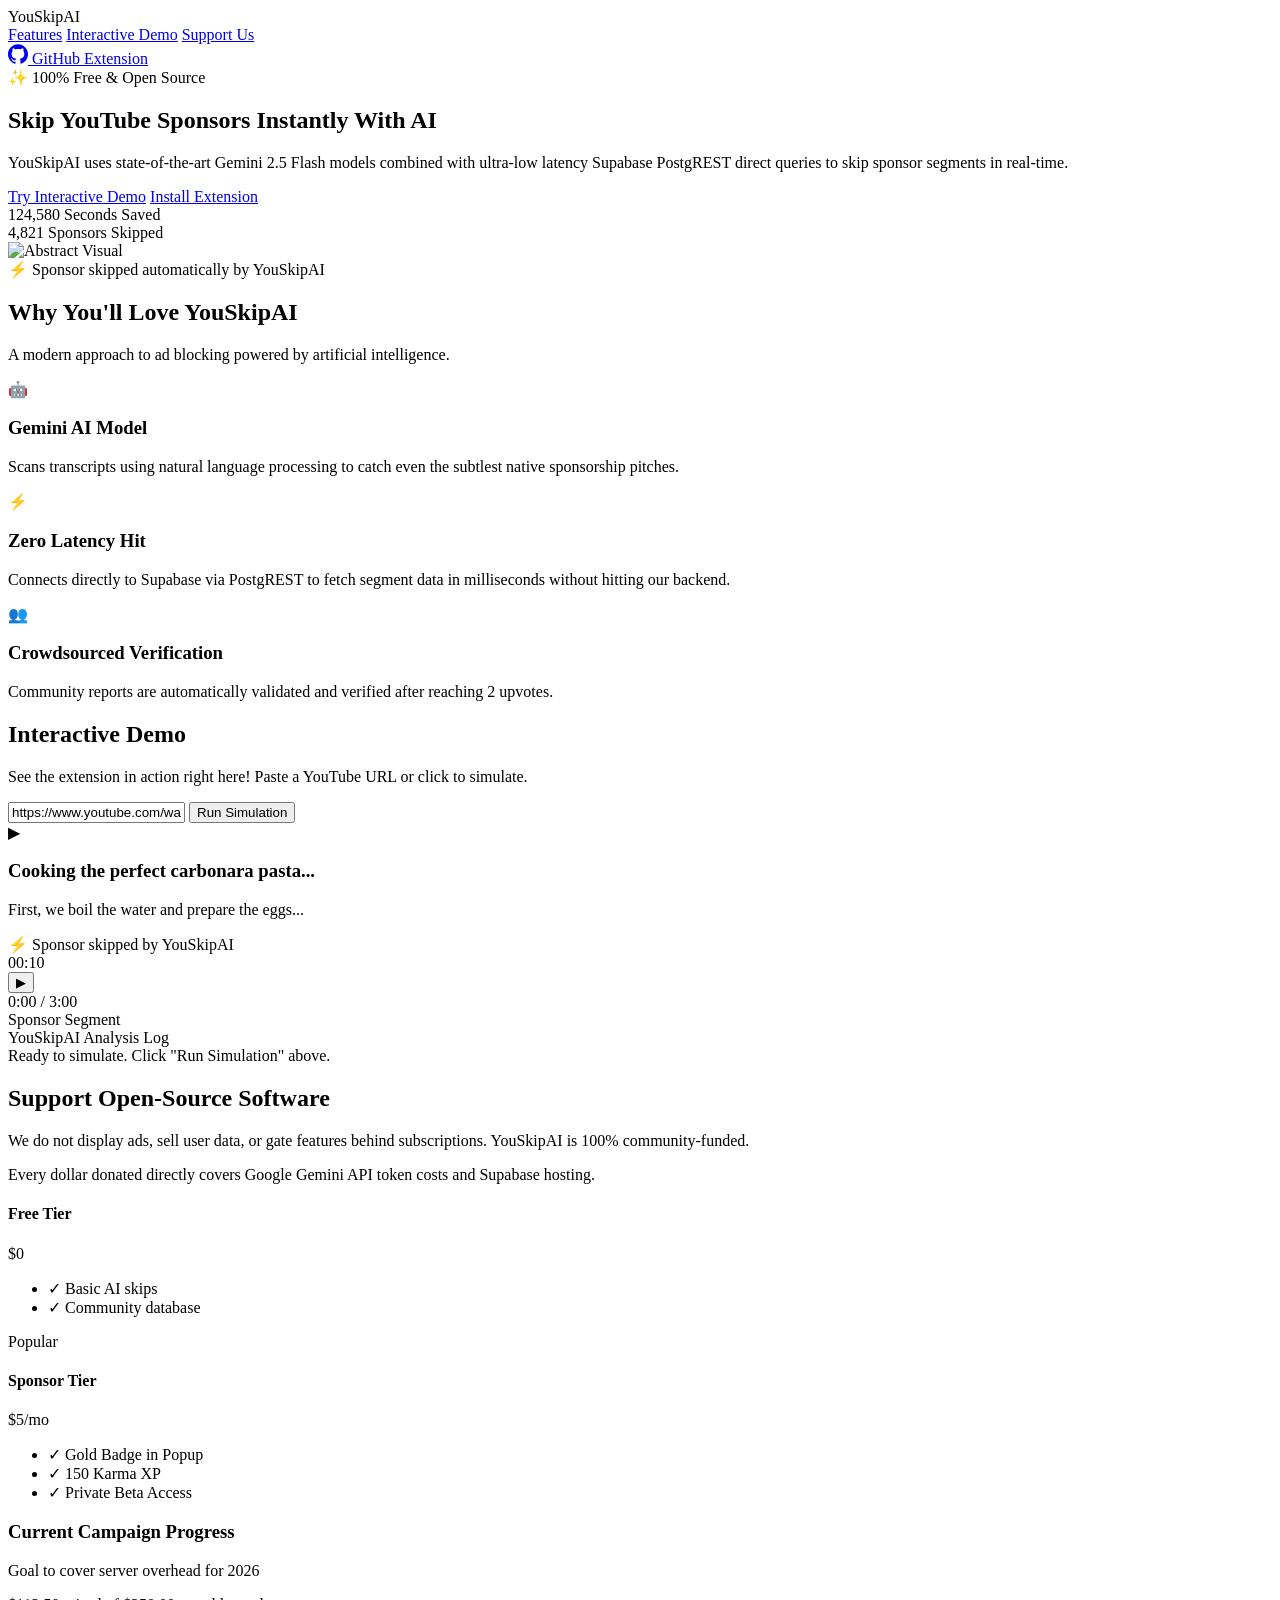
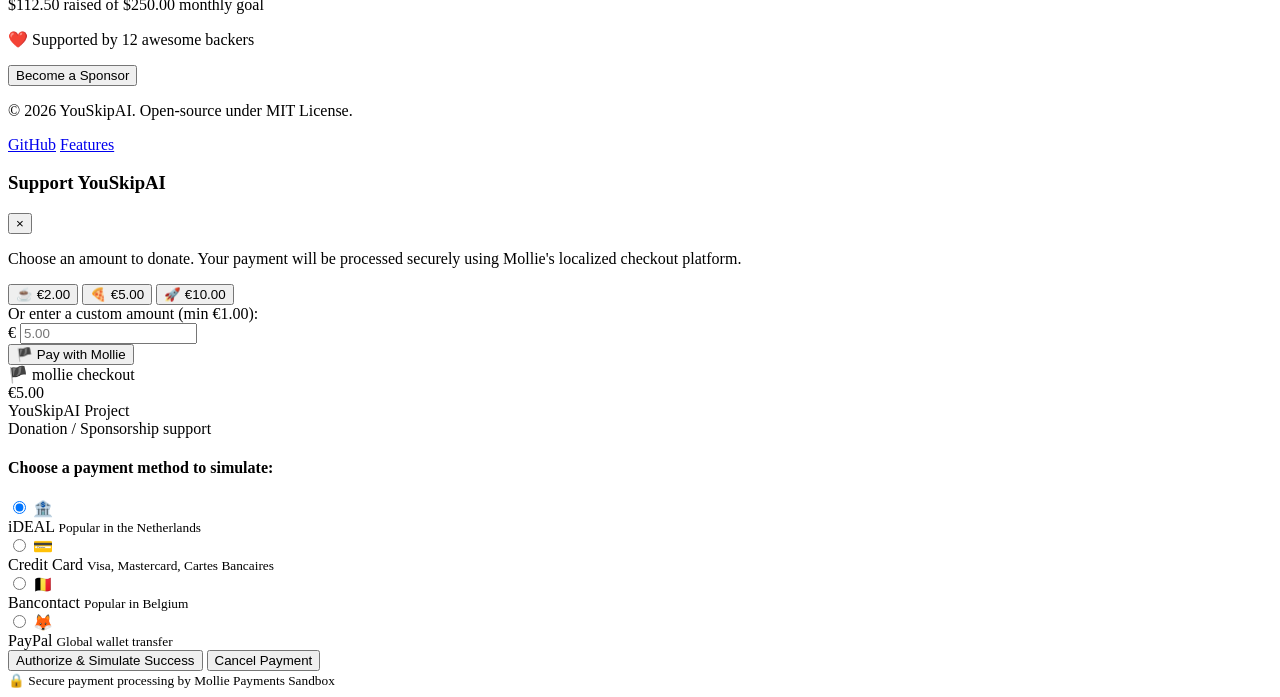
==== landing/index.html @ 16dc599d "feat: add interactive landing page and donation system - Implement glassmorphism interactive landing" ====
<!DOCTYPE html>
<html lang="en">
<head>
  <meta charset="UTF-8">
  <meta name="viewport" content="width=device-width, initial-scale=1.0">
  <title>YouSkipAI — Open-Source AI-Powered Sponsor Blocker for YouTube</title>
  <!-- Premium Fonts -->
  <link rel="preconnect" href="https://fonts.googleapis.com">
  <link rel="preconnect" href="https://fonts.gstatic.com" crossorigin>
  <link href="https://fonts.googleapis.com/css2?family=Outfit:wght@400;600;800&family=Plus+Jakarta+Sans:wght@400;500;700&display=swap" rel="stylesheet">
  <link rel="stylesheet" href="landing/styles.css">
</head>
<body>
  <!-- Header / Navigation -->
  <header class="navbar">
    <div class="container nav-container">
      <div class="logo">
        <span class="logo-accent">YouSkip</span><span>AI</span>
      </div>
      <nav class="nav-links">
        <a href="#features">Features</a>
        <a href="#demo">Interactive Demo</a>
        <a href="#donation">Support Us</a>
      </nav>
      <a href="https://github.com/NassAbd/youskip-ai" target="_blank" rel="noopener" class="btn-github">
        <svg class="github-icon" viewBox="0 0 24 24" width="20" height="20">
          <path fill="currentColor" d="M12 .297c-6.63 0-12 5.373-12 12 0 5.303 3.438 9.8 8.205 11.385.6.113.82-.258.82-.577 0-.285-.01-1.04-.015-2.04-3.338.724-4.042-1.61-4.042-1.61C4.422 18.07 3.633 17.7 3.633 17.7c-1.087-.744.084-.729.084-.729 1.205.084 1.838 1.236 1.838 1.236 1.07 1.835 2.809 1.305 3.495.998.108-.776.417-1.305.76-1.605-2.665-.3-5.466-1.332-5.466-5.93 0-1.31.465-2.38 1.235-3.22-.135-.303-.54-1.523.105-3.176 0 0 1.005-.322 3.3 1.23.96-.267 1.98-.399 3-.405 1.02.006 2.04.138 3 .405 2.28-1.552 3.285-1.23 3.285-1.23.645 1.653.24 2.873.12 3.176.765.84 1.23 1.91 1.23 3.22 0 4.61-2.805 5.625-5.475 5.92.42.36.81 1.096.81 2.22 0 1.606-.015 2.896-.015 3.286 0 .315.21.69.825.57C20.565 22.092 24 17.592 24 12.297c0-6.627-5.373-12-12-12"/>
        </svg>
        GitHub Extension
      </a>
    </div>
  </header>

  <!-- Hero Section -->
  <section class="hero">
    <div class="container hero-container">
      <div class="hero-content">
        <div class="badge">✨ 100% Free & Open Source</div>
        <h1>Skip YouTube Sponsors <span class="text-gradient">Instantly</span> With AI</h1>
        <p class="hero-desc">
          YouSkipAI uses state-of-the-art Gemini 2.5 Flash models combined with ultra-low latency Supabase PostgREST direct queries to skip sponsor segments in real-time.
        </p>
        <div class="hero-actions">
          <a href="#demo" class="btn-primary-hero">Try Interactive Demo</a>
          <a href="https://github.com/NassAbd/youskip-ai" target="_blank" class="btn-secondary-hero">Install Extension</a>
        </div>
        <div class="hero-stats">
          <div class="hero-stat-item">
            <span class="stat-num" id="hero-seconds">124,580</span>
            <span class="stat-lbl">Seconds Saved</span>
          </div>
          <div class="hero-stat-item">
            <span class="stat-num" id="hero-skips">4,821</span>
            <span class="stat-lbl">Sponsors Skipped</span>
          </div>
        </div>
      </div>
      <div class="hero-visual">
        <div class="glass-card main-visual-card">
          <div class="visual-header">
            <div class="dot red"></div>
            <div class="dot yellow"></div>
            <div class="dot green"></div>
          </div>
          <div class="visual-body">
            <img src="https://images.unsplash.com/photo-1618005182384-a83a8bd57fbe?q=80&w=600&auto=format&fit=crop" alt="Abstract Visual" class="visual-img">
            <div class="visual-overlay-banner">
              <span class="bolt-icon">⚡</span>
              <span>Sponsor skipped automatically by YouSkipAI</span>
            </div>
          </div>
        </div>
      </div>
    </div>
  </section>

  <!-- Features Section -->
  <section id="features" class="features">
    <div class="container">
      <div class="section-header">
        <h2>Why You'll Love YouSkipAI</h2>
        <p>A modern approach to ad blocking powered by artificial intelligence.</p>
      </div>
      <div class="features-grid">
        <div class="feature-card">
          <div class="feature-icon">🤖</div>
          <h3>Gemini AI Model</h3>
          <p>Scans transcripts using natural language processing to catch even the subtlest native sponsorship pitches.</p>
        </div>
        <div class="feature-card">
          <div class="feature-icon">⚡</div>
          <h3>Zero Latency Hit</h3>
          <p>Connects directly to Supabase via PostgREST to fetch segment data in milliseconds without hitting our backend.</p>
        </div>
        <div class="feature-card">
          <div class="feature-icon">👥</div>
          <h3>Crowdsourced Verification</h3>
          <p>Community reports are automatically validated and verified after reaching 2 upvotes.</p>
        </div>
      </div>
    </div>
  </section>

  <!-- Interactive Demo Section -->
  <section id="demo" class="demo-section">
    <div class="container">
      <div class="section-header">
        <h2>Interactive Demo</h2>
        <p>See the extension in action right here! Paste a YouTube URL or click to simulate.</p>
      </div>

      <div class="demo-wrapper glass-card">
        <div class="demo-controls">
          <input type="text" id="demo-url" value="https://www.youtube.com/watch?v=dQw4w9WgXcQ" placeholder="Enter YouTube URL...">
          <button id="btn-simulate" class="btn-simulate-action">Run Simulation</button>
        </div>

        <div class="mock-player" id="mock-player">
          <div class="player-aspect-ratio">
            <!-- Simulated YouTube Video Screen -->
            <div class="player-screen">
              <div class="screen-content" id="screen-content">
                <div class="play-overlay" id="play-overlay">
                  <span class="play-btn-triangle">▶</span>
                </div>
                <div class="video-context" id="video-context">
                  <h3 id="video-subtitle">Cooking the perfect carbonara pasta...</h3>
                  <p id="video-desc">First, we boil the water and prepare the eggs...</p>
                </div>
                <div class="demo-skip-notification" id="demo-notification">
                  ⚡ Sponsor skipped by YouSkipAI
                </div>
              </div>
            </div>
          </div>

          <!-- Timeline Controls -->
          <div class="player-timeline-container">
            <div class="player-time-tooltip" id="time-tooltip">00:10</div>
            <div class="player-timeline" id="player-timeline">
              <div class="timeline-sponsor-marker" style="left: 20%; width: 25%;"></div>
              <div class="timeline-playhead" id="timeline-playhead" style="left: 0%;"></div>
            </div>
          </div>

          <!-- Video Controls Panel -->
          <div class="player-controls">
            <button id="btn-play-pause" class="ctrl-btn">▶</button>
            <div class="time-display">
              <span id="current-time-lbl">0:00</span> / <span id="duration-lbl">3:00</span>
            </div>
            <span class="segment-legend"><span class="legend-dot"></span> Sponsor Segment</span>
          </div>
        </div>
        
        <div class="demo-terminal" id="demo-terminal">
          <div class="terminal-header">
            <span>YouSkipAI Analysis Log</span>
          </div>
          <div class="terminal-body" id="terminal-body">
            <div class="log-line text-muted">Ready to simulate. Click "Run Simulation" above.</div>
          </div>
        </div>
      </div>
    </div>
  </section>

  <!-- Support / Donation Section -->
  <section id="donation" class="donation-main">
    <div class="container donation-container">
      <div class="donation-details">
        <h2>Support Open-Source Software</h2>
        <p class="donation-lead">
          We do not display ads, sell user data, or gate features behind subscriptions. YouSkipAI is 100% community-funded.
        </p>
        <p>
          Every dollar donated directly covers Google Gemini API token costs and Supabase hosting.
        </p>
        <div class="donation-tiers">
          <div class="tier-card">
            <h4>Free Tier</h4>
            <p class="tier-price">$0</p>
            <ul>
              <li>✓ Basic AI skips</li>
              <li>✓ Community database</li>
            </ul>
          </div>
          <div class="tier-card active">
            <div class="tier-badge">Popular</div>
            <h4>Sponsor Tier</h4>
            <p class="tier-price">$5<span class="period">/mo</span></p>
            <ul>
              <li>✓ Gold Badge in Popup</li>
              <li>✓ 150 Karma XP</li>
              <li>✓ Private Beta Access</li>
            </ul>
          </div>
        </div>
      </div>
      <div class="donation-progress-card glass-card">
        <h3>Current Campaign Progress</h3>
        <p class="progress-sub">Goal to cover server overhead for 2026</p>
        <div class="goal-numbers">
          <span class="raised" id="total-raised-lbl">$112.50 raised</span>
          <span class="target">of $250.00 monthly goal</span>
        </div>
        <div class="main-progress-track">
          <div class="main-progress-fill" id="progress-bar-fill" style="width: 45%;"></div>
        </div>
        <div class="donors-list">
          <p class="donors-count" id="backers-count-lbl">❤️ Supported by 12 awesome backers</p>
        </div>
        <button id="btn-donate-trigger" class="btn-donate-now">Become a Sponsor</button>
      </div>
    </div>
  </section>

  <!-- Footer -->
  <footer class="footer">
    <div class="container footer-container">
      <p>&copy; 2026 YouSkipAI. Open-source under MIT License.</p>
      <div class="footer-links">
        <a href="https://github.com/NassAbd/youskip-ai" target="_blank" rel="noopener">GitHub</a>
        <a href="#features">Features</a>
      </div>
    </div>
  </footer>

  <!-- Donation Selection Modal Overlay -->
  <div id="donation-modal" class="modal-overlay hidden">
    <div class="modal-card glass-card">
      <div class="modal-header">
        <h3>Support YouSkipAI</h3>
        <button id="modal-close" class="modal-close-btn">&times;</button>
      </div>
      <div class="modal-body">
        <p class="modal-intro">Choose an amount to donate. Your payment will be processed securely using Mollie's localized checkout platform.</p>
        
        <div class="donation-presets">
          <button class="preset-btn" data-amount="2.00">☕ €2.00</button>
          <button class="preset-btn active" data-amount="5.00">🍕 €5.00</button>
          <button class="preset-btn" data-amount="10.00">🚀 €10.00</button>
        </div>

        <div class="custom-input-container">
          <label for="custom-amount">Or enter a custom amount (min €1.00):</label>
          <div class="custom-amount-wrapper">
            <span class="currency-symbol">€</span>
            <input type="number" id="custom-amount" min="1.00" step="0.50" placeholder="5.00">
          </div>
        </div>

        <button id="btn-mollie-checkout" class="btn-checkout-action">
          <span class="mollie-icon">🏴</span> Pay with Mollie
        </button>
      </div>
    </div>
  </div>

  <!-- Mock Mollie Checkout Screen Overlay -->
  <div id="mollie-checkout-overlay" class="mollie-overlay hidden">
    <div class="mollie-checkout-card">
      <div class="mollie-checkout-header">
        <div class="mollie-brand">
          <span class="mollie-logo">🏴</span>
          <span class="mollie-brand-text">mollie checkout</span>
        </div>
        <div class="payment-amount" id="mollie-payment-amount">€5.00</div>
      </div>
      <div class="mollie-checkout-body">
        <div class="merchant-info">
          <div class="merchant-name">YouSkipAI Project</div>
          <div class="payment-desc">Donation / Sponsorship support</div>
        </div>
        
        <h4 class="mollie-subtitle">Choose a payment method to simulate:</h4>
        <div class="payment-methods-list">
          <label class="method-item">
            <input type="radio" name="payment_method" value="ideal" checked>
            <span class="method-icon">🏦</span>
            <div class="method-details">
              <span class="method-title">iDEAL</span>
              <small class="method-desc">Popular in the Netherlands</small>
            </div>
          </label>
          <label class="method-item">
            <input type="radio" name="payment_method" value="creditcard">
            <span class="method-icon">💳</span>
            <div class="method-details">
              <span class="method-title">Credit Card</span>
              <small class="method-desc">Visa, Mastercard, Cartes Bancaires</small>
            </div>
          </label>
          <label class="method-item">
            <input type="radio" name="payment_method" value="bancontact">
            <span class="method-icon">🇧🇪</span>
            <div class="method-details">
              <span class="method-title">Bancontact</span>
              <small class="method-desc">Popular in Belgium</small>
            </div>
          </label>
          <label class="method-item">
            <input type="radio" name="payment_method" value="paypal">
            <span class="method-icon">🦊</span>
            <div class="method-details">
              <span class="method-title">PayPal</span>
              <small class="method-desc">Global wallet transfer</small>
            </div>
          </label>
        </div>

        <div class="mollie-actions">
          <button id="btn-mollie-simulate-pay" class="mollie-btn-pay">Authorize & Simulate Success</button>
          <button id="btn-mollie-cancel" class="mollie-btn-cancel">Cancel Payment</button>
        </div>
      </div>
      <div class="mollie-checkout-footer">
        <small>🔒 Secure payment processing by Mollie Payments Sandbox</small>
      </div>
    </div>
  </div>

  <script src="landing/app.js"></script>
</body>
</html>
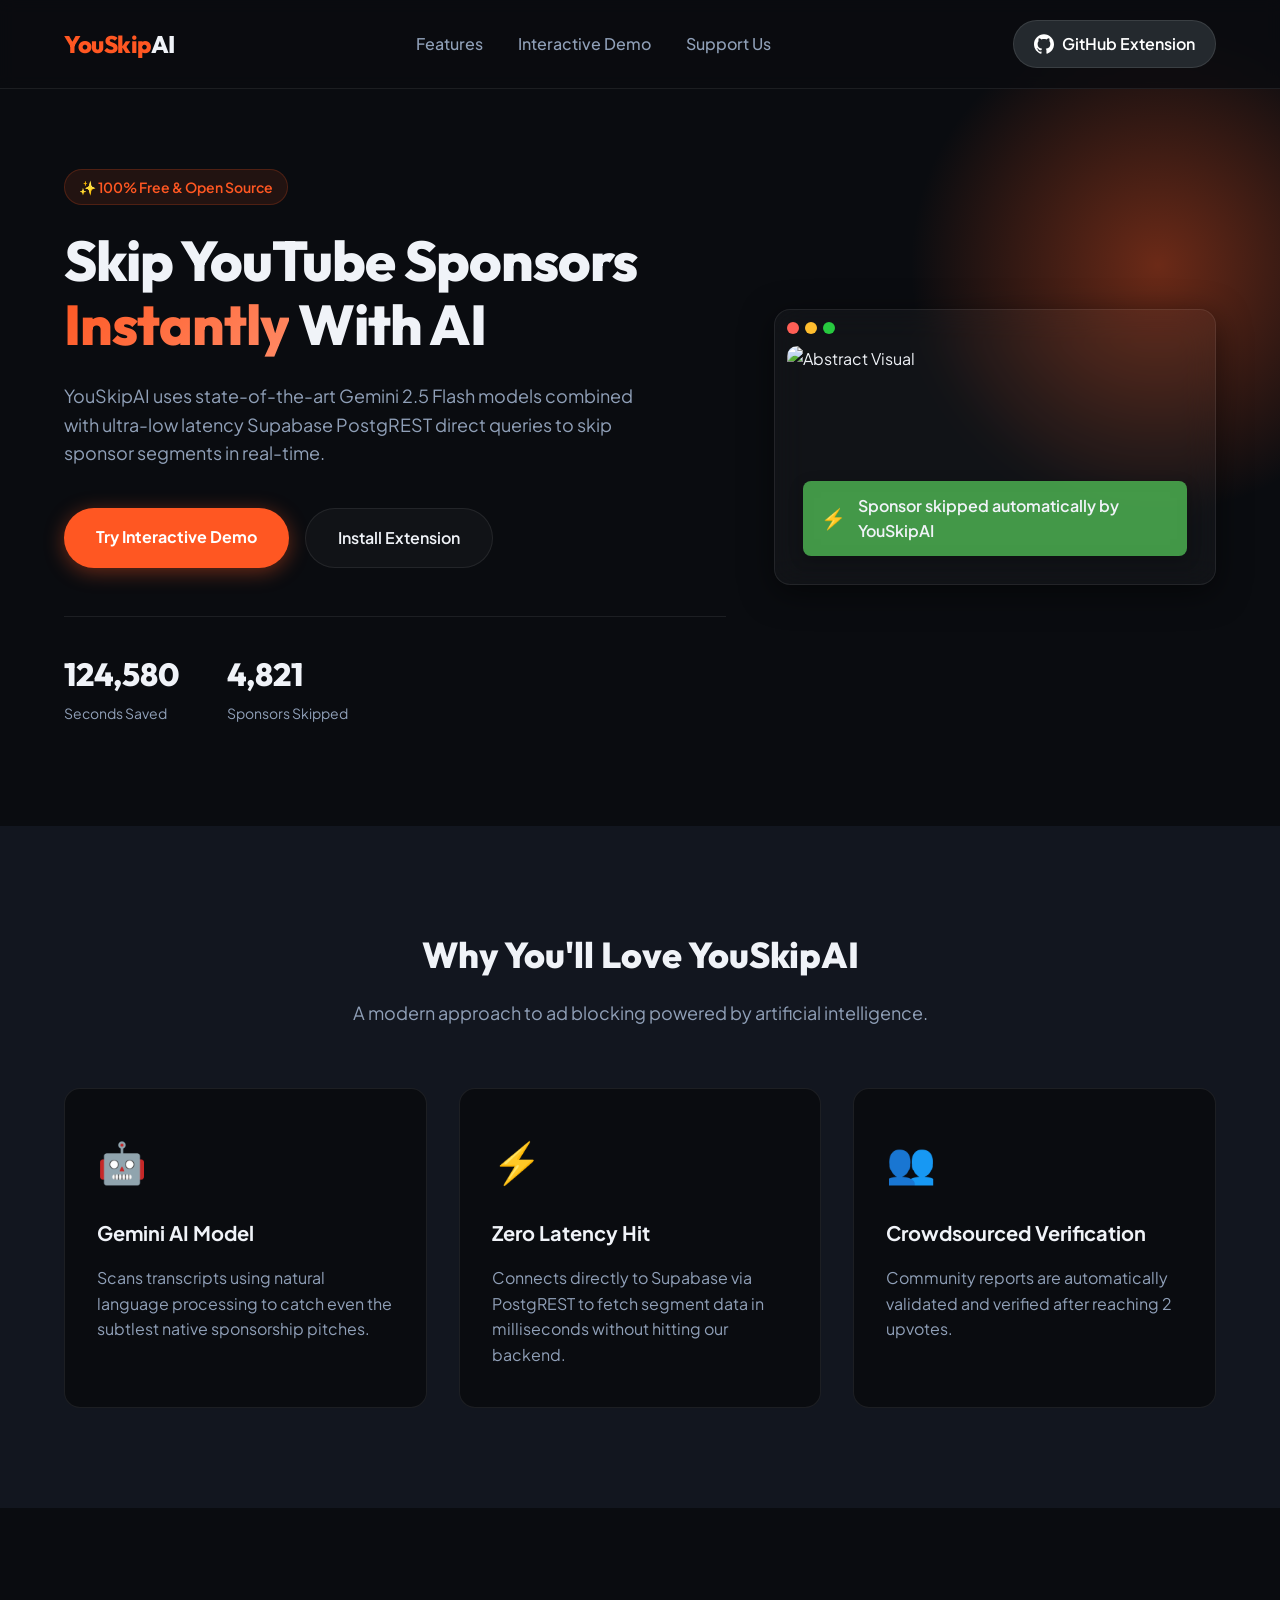
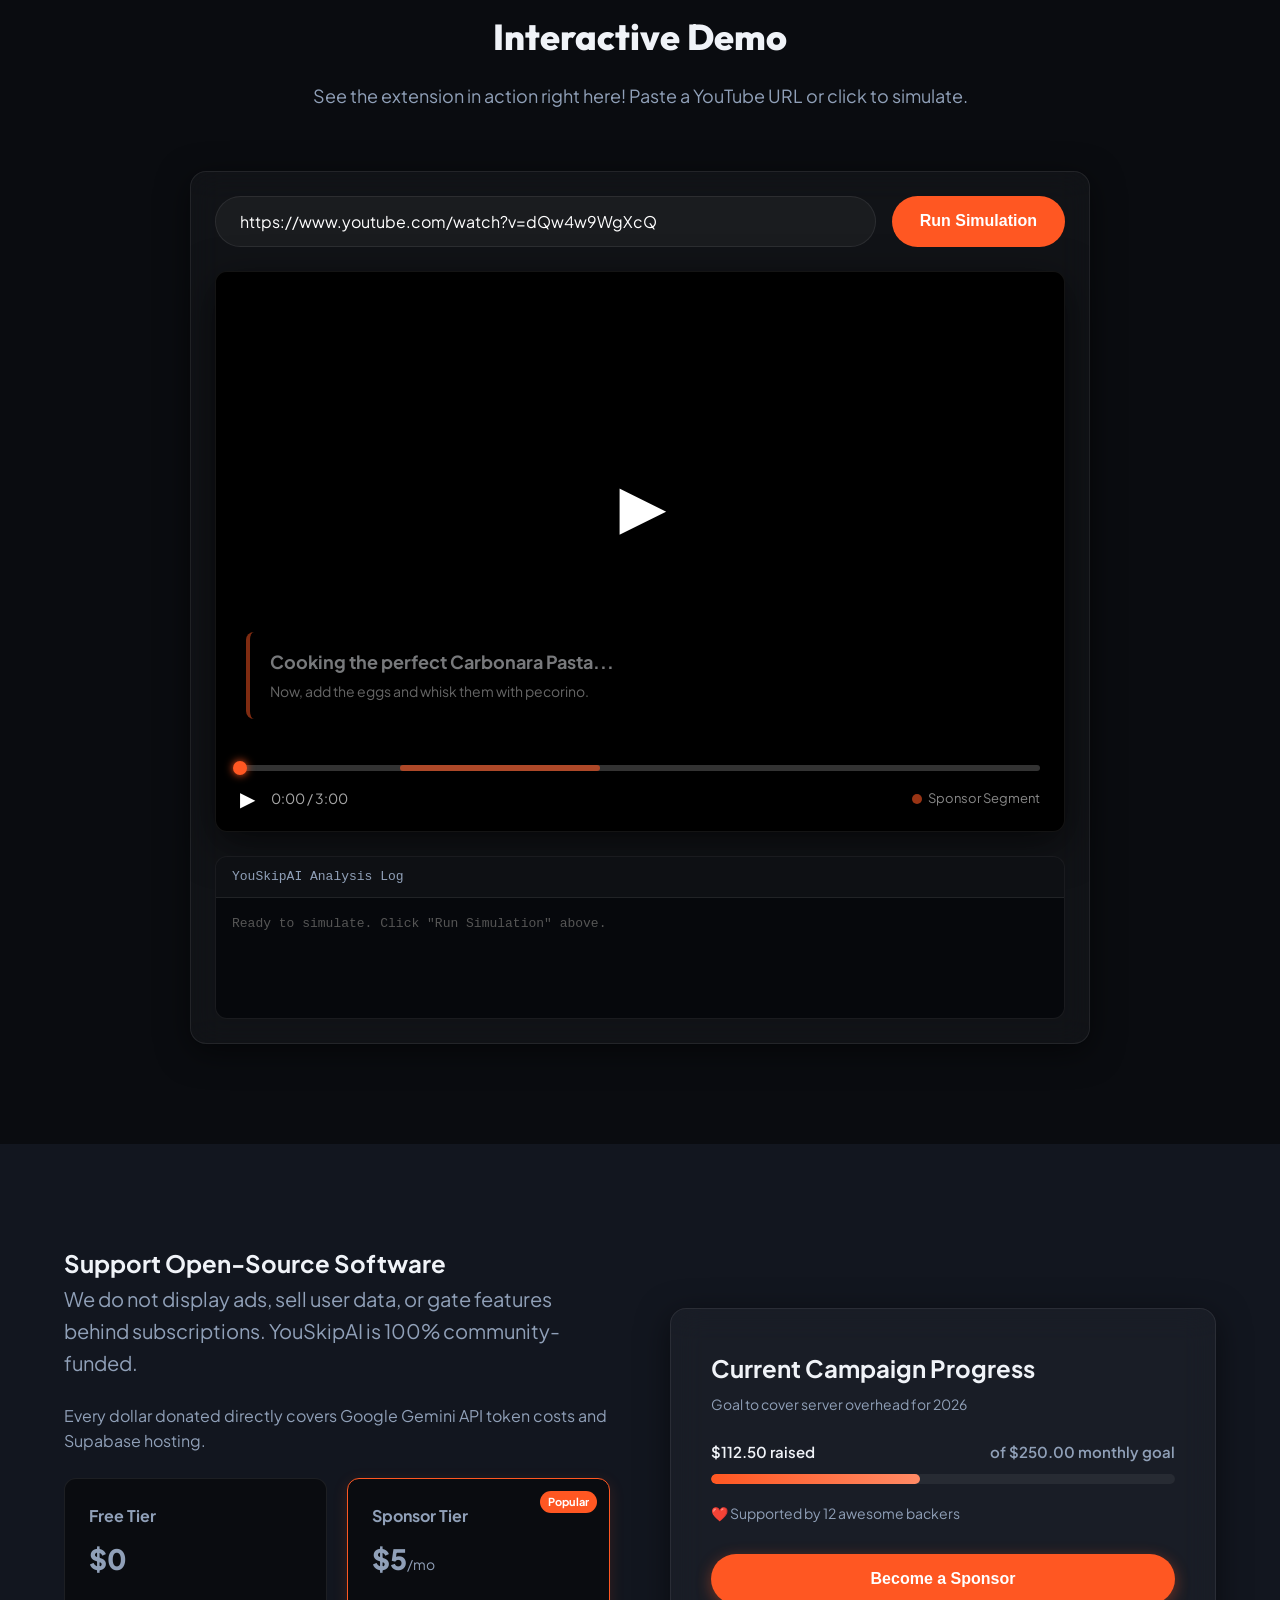
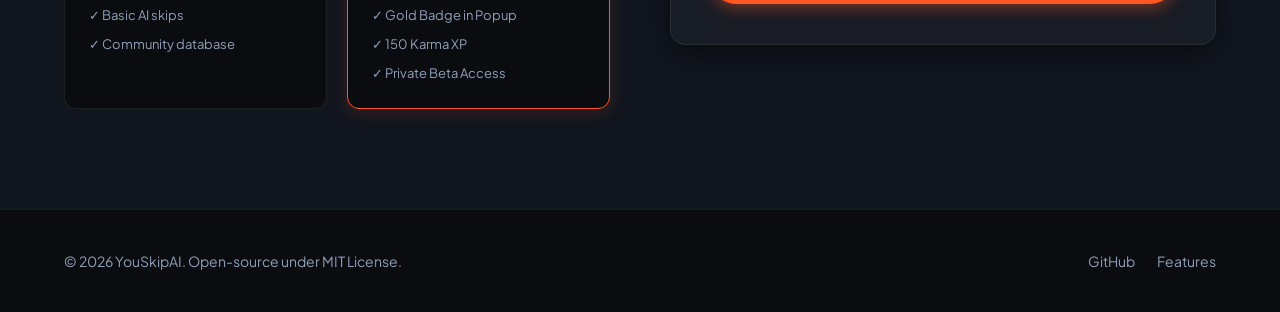
==== commit ef264069: "feat: enhance donation flow with webhook simulation and improved local development support - Impleme" ====
--- a/landing/index.html
+++ b/landing/index.html
@@ -8,7 +8,7 @@
   <link rel="preconnect" href="https://fonts.googleapis.com">
   <link rel="preconnect" href="https://fonts.gstatic.com" crossorigin>
   <link href="https://fonts.googleapis.com/css2?family=Outfit:wght@400;600;800&family=Plus+Jakarta+Sans:wght@400;500;700&display=swap" rel="stylesheet">
-  <link rel="stylesheet" href="landing/styles.css">
+  <link rel="stylesheet" href="/landing/styles.css">
 </head>
 <body>
   <!-- Header / Navigation -->
@@ -320,6 +320,6 @@
     </div>
   </div>
 
-  <script src="landing/app.js"></script>
+  <script src="/landing/app.js"></script>
 </body>
 </html>
--- a/landing/styles.css
+++ b/landing/styles.css
@@ -0,0 +1,1165 @@
+/* Global Styles & Variables */
+:root {
+  --bg-primary: #0a0c10;
+  --bg-secondary: #12161f;
+  --accent: #ff5722;
+  --accent-glow: rgba(255, 87, 34, 0.4);
+  --text-primary: #f0f3f8;
+  --text-secondary: #90a0b8;
+  --glass-border: rgba(255, 255, 255, 0.08);
+  --glass-bg: rgba(255, 255, 255, 0.03);
+  --glass-shadow: rgba(0, 0, 0, 0.5);
+  --success: #4caf50;
+  --success-glow: rgba(76, 175, 80, 0.3);
+  --warning: #ffb74d;
+  --error: #ef5350;
+}
+
+* {
+  box-sizing: border-box;
+  margin: 0;
+  padding: 0;
+}
+
+body {
+  font-family: 'Plus Jakarta Sans', -apple-system, BlinkMacSystemFont, "Segoe UI", Roboto, sans-serif;
+  background-color: var(--bg-primary);
+  color: var(--text-primary);
+  line-height: 1.6;
+  overflow-x: hidden;
+}
+
+.container {
+  max-width: 1200px;
+  margin: 0 auto;
+  padding: 0 24px;
+}
+
+/* Glassmorphism utility card */
+.glass-card {
+  background: var(--glass-bg);
+  border: 1px solid var(--glass-border);
+  backdrop-filter: blur(16px);
+  -webkit-backdrop-filter: blur(16px);
+  border-radius: 16px;
+  box-shadow: 0 8px 32px 0 var(--glass-shadow);
+}
+
+/* Navbar */
+.navbar {
+  border-bottom: 1px solid var(--glass-border);
+  padding: 20px 0;
+  position: sticky;
+  top: 0;
+  z-index: 100;
+  background: rgba(10, 12, 16, 0.8);
+  backdrop-filter: blur(8px);
+}
+
+.nav-container {
+  display: flex;
+  justify-content: space-between;
+  align-items: center;
+}
+
+.logo {
+  font-family: 'Outfit', sans-serif;
+  font-size: 24px;
+  font-weight: 800;
+  letter-spacing: -0.5px;
+}
+
+.logo-accent {
+  color: var(--accent);
+}
+
+.nav-links a {
+  color: var(--text-secondary);
+  text-decoration: none;
+  margin: 0 16px;
+  font-weight: 500;
+  transition: color 0.2s ease;
+}
+
+.nav-links a:hover {
+  color: var(--text-primary);
+}
+
+.btn-github {
+  display: inline-flex;
+  align-items: center;
+  gap: 8px;
+  background: #24292e;
+  border: 1px solid rgba(255,255,255,0.1);
+  color: white;
+  padding: 10px 20px;
+  border-radius: 30px;
+  text-decoration: none;
+  font-weight: 600;
+  transition: all 0.2s ease;
+}
+
+.btn-github:hover {
+  background: #333a42;
+  box-shadow: 0 4px 12px rgba(0,0,0,0.3);
+}
+
+/* Hero Section */
+.hero {
+  padding: 80px 0 100px;
+  position: relative;
+}
+
+.hero::before {
+  content: '';
+  position: absolute;
+  top: -10%;
+  right: -10%;
+  width: 500px;
+  height: 500px;
+  background: radial-gradient(circle, var(--accent-glow) 0%, rgba(10,12,16,0) 70%);
+  z-index: -1;
+  pointer-events: none;
+}
+
+.hero-container {
+  display: grid;
+  grid-template-columns: 1.2fr 0.8fr;
+  gap: 48px;
+  align-items: center;
+}
+
+.badge {
+  display: inline-block;
+  background: rgba(255, 87, 34, 0.1);
+  color: var(--accent);
+  border: 1px solid rgba(255, 87, 34, 0.2);
+  padding: 6px 14px;
+  border-radius: 30px;
+  font-size: 14px;
+  font-weight: 600;
+  margin-bottom: 24px;
+}
+
+.hero h1 {
+  font-family: 'Outfit', sans-serif;
+  font-size: 56px;
+  font-weight: 800;
+  line-height: 1.15;
+  margin-bottom: 24px;
+  letter-spacing: -1px;
+}
+
+.text-gradient {
+  background: linear-gradient(135deg, #ff5722 0%, #ff8a65 100%);
+  -webkit-background-clip: text;
+  -webkit-text-fill-color: transparent;
+}
+
+.hero-desc {
+  color: var(--text-secondary);
+  font-size: 18px;
+  margin-bottom: 40px;
+  max-width: 600px;
+}
+
+.hero-actions {
+  display: flex;
+  gap: 16px;
+  margin-bottom: 48px;
+}
+
+.btn-primary-hero {
+  background: var(--accent);
+  color: white;
+  border: none;
+  padding: 16px 32px;
+  border-radius: 30px;
+  font-weight: 700;
+  font-size: 16px;
+  text-decoration: none;
+  box-shadow: 0 4px 20px var(--accent-glow);
+  transition: all 0.2s ease;
+}
+
+.btn-primary-hero:hover {
+  transform: translateY(-2px);
+  box-shadow: 0 6px 24px rgba(255, 87, 34, 0.6);
+}
+
+.btn-secondary-hero {
+  background: var(--glass-bg);
+  border: 1px solid var(--glass-border);
+  color: var(--text-primary);
+  padding: 16px 32px;
+  border-radius: 30px;
+  font-weight: 600;
+  font-size: 16px;
+  text-decoration: none;
+  transition: all 0.2s ease;
+}
+
+.btn-secondary-hero:hover {
+  background: rgba(255,255,255,0.08);
+}
+
+.hero-stats {
+  display: flex;
+  gap: 48px;
+  border-top: 1px solid var(--glass-border);
+  padding-top: 32px;
+}
+
+.stat-num {
+  display: block;
+  font-size: 32px;
+  font-weight: 800;
+  font-family: 'Outfit', sans-serif;
+  color: var(--text-primary);
+}
+
+.stat-lbl {
+  color: var(--text-secondary);
+  font-size: 14px;
+}
+
+/* Hero Visual Card */
+.main-visual-card {
+  width: 100%;
+  aspect-ratio: 16/10;
+  padding: 12px;
+  display: flex;
+  flex-direction: column;
+}
+
+.visual-header {
+  display: flex;
+  gap: 6px;
+  margin-bottom: 12px;
+}
+
+.dot {
+  width: 12px;
+  height: 12px;
+  border-radius: 50%;
+}
+
+.dot.red { background: #ff5f56; }
+.dot.yellow { background: #ffbd2e; }
+.dot.green { background: #27c93f; }
+
+.visual-body {
+  position: relative;
+  flex: 1;
+  border-radius: 10px;
+  overflow: hidden;
+}
+
+.visual-img {
+  width: 100%;
+  height: 100%;
+  object-fit: cover;
+}
+
+.visual-overlay-banner {
+  position: absolute;
+  bottom: 16px;
+  left: 16px;
+  right: 16px;
+  background: rgba(76, 175, 80, 0.85);
+  backdrop-filter: blur(12px);
+  padding: 12px 18px;
+  border-radius: 8px;
+  display: flex;
+  align-items: center;
+  gap: 12px;
+  font-weight: 600;
+  box-shadow: 0 4px 15px rgba(0,0,0,0.2);
+}
+
+.bolt-icon {
+  font-size: 20px;
+}
+
+/* Features */
+.features {
+  padding: 100px 0;
+  background: var(--bg-secondary);
+}
+
+.section-header {
+  text-align: center;
+  margin-bottom: 60px;
+}
+
+.section-header h2 {
+  font-family: 'Outfit', sans-serif;
+  font-size: 36px;
+  font-weight: 800;
+  margin-bottom: 16px;
+}
+
+.section-header p {
+  color: var(--text-secondary);
+  font-size: 18px;
+}
+
+.features-grid {
+  display: grid;
+  grid-template-columns: repeat(3, 1fr);
+  gap: 32px;
+}
+
+.feature-card {
+  background: var(--bg-primary);
+  border: 1px solid var(--glass-border);
+  padding: 40px 32px;
+  border-radius: 16px;
+  transition: all 0.2s ease;
+}
+
+.feature-card:hover {
+  transform: translateY(-4px);
+  border-color: rgba(255, 87, 34, 0.3);
+}
+
+.feature-icon {
+  font-size: 40px;
+  margin-bottom: 24px;
+}
+
+.feature-card h3 {
+  font-size: 20px;
+  font-weight: 700;
+  margin-bottom: 16px;
+}
+
+.feature-card p {
+  color: var(--text-secondary);
+}
+
+/* Interactive Demo */
+.demo-section {
+  padding: 100px 0;
+}
+
+.demo-wrapper {
+  padding: 24px;
+  max-width: 900px;
+  margin: 0 auto;
+}
+
+.demo-controls {
+  display: flex;
+  gap: 16px;
+  margin-bottom: 24px;
+}
+
+.demo-controls input {
+  flex: 1;
+  background: rgba(255,255,255,0.04);
+  border: 1px solid var(--glass-border);
+  border-radius: 30px;
+  padding: 14px 24px;
+  color: white;
+  font-family: inherit;
+  font-size: 16px;
+  transition: all 0.2s ease;
+}
+
+.demo-controls input:focus {
+  outline: none;
+  border-color: var(--accent);
+  box-shadow: 0 0 10px var(--accent-glow);
+}
+
+.btn-simulate-action {
+  background: var(--accent);
+  color: white;
+  border: none;
+  padding: 14px 28px;
+  border-radius: 30px;
+  font-weight: 700;
+  font-size: 16px;
+  cursor: pointer;
+  transition: all 0.2s ease;
+}
+
+.btn-simulate-action:hover {
+  background: #f4511e;
+  box-shadow: 0 4px 15px var(--accent-glow);
+}
+
+/* Mock YouTube Player */
+.mock-player {
+  background: #000;
+  border-radius: 12px;
+  overflow: hidden;
+  border: 1px solid var(--glass-border);
+  box-shadow: 0 12px 40px rgba(0,0,0,0.6);
+  margin-bottom: 24px;
+}
+
+.player-aspect-ratio {
+  position: relative;
+  width: 100%;
+  padding-top: 56.25%; /* 16:9 Aspect Ratio */
+}
+
+.player-screen {
+  position: absolute;
+  top: 0;
+  left: 0;
+  width: 100%;
+  height: 100%;
+}
+
+.screen-content {
+  width: 100%;
+  height: 100%;
+  background-size: cover;
+  background-position: center;
+  position: relative;
+  display: flex;
+  flex-direction: column;
+  justify-content: flex-end;
+  padding: 30px;
+  transition: background-image 0.3s ease;
+}
+
+.play-overlay {
+  position: absolute;
+  top: 0;
+  left: 0;
+  width: 100%;
+  height: 100%;
+  background: rgba(0,0,0,0.5);
+  display: flex;
+  align-items: center;
+  justify-content: center;
+  cursor: pointer;
+  transition: opacity 0.2s ease;
+  z-index: 5;
+}
+
+.play-overlay.hidden {
+  opacity: 0;
+  pointer-events: none;
+}
+
+.play-btn-triangle {
+  font-size: 60px;
+  color: white;
+  transform: scale(1);
+  transition: transform 0.2s ease;
+}
+
+.play-overlay:hover .play-btn-triangle {
+  transform: scale(1.15);
+}
+
+.video-context {
+  background: rgba(0,0,0,0.65);
+  backdrop-filter: blur(4px);
+  padding: 16px 20px;
+  border-radius: 8px;
+  border-left: 4px solid var(--accent);
+  max-width: 80%;
+  z-index: 2;
+}
+
+.video-context h3 {
+  font-size: 18px;
+  margin-bottom: 4px;
+}
+
+.video-context p {
+  color: #ccc;
+  font-size: 14px;
+}
+
+.demo-skip-notification {
+  position: absolute;
+  top: 24px;
+  right: 24px;
+  background: rgba(76, 175, 80, 0.9);
+  backdrop-filter: blur(8px);
+  border: 1px solid rgba(255,255,255,0.1);
+  color: white;
+  padding: 12px 20px;
+  border-radius: 8px;
+  font-weight: 700;
+  box-shadow: 0 4px 15px rgba(0,0,0,0.3);
+  transform: translateY(-20px);
+  opacity: 0;
+  transition: all 0.3s cubic-bezier(0.175, 0.885, 0.32, 1.275);
+  z-index: 3;
+}
+
+.demo-skip-notification.visible {
+  transform: translateY(0);
+  opacity: 1;
+}
+
+/* Timeline */
+.player-timeline-container {
+  padding: 16px 24px 8px;
+  position: relative;
+}
+
+.player-timeline {
+  height: 6px;
+  background: rgba(255,255,255,0.2);
+  border-radius: 3px;
+  position: relative;
+  cursor: pointer;
+}
+
+.timeline-sponsor-marker {
+  position: absolute;
+  top: 0;
+  height: 100%;
+  background: rgba(255, 87, 34, 0.6);
+  border-radius: 3px;
+}
+
+.timeline-playhead {
+  position: absolute;
+  top: -4px;
+  width: 14px;
+  height: 14px;
+  border-radius: 50%;
+  background: var(--accent);
+  box-shadow: 0 0 8px var(--accent);
+  transform: translateX(-50%);
+  transition: left 0.1s linear;
+}
+
+.player-time-tooltip {
+  position: absolute;
+  top: -24px;
+  background: #333;
+  color: white;
+  padding: 2px 6px;
+  border-radius: 4px;
+  font-size: 12px;
+  display: none;
+  transform: translateX(-50%);
+  pointer-events: none;
+}
+
+/* Controls */
+.player-controls {
+  padding: 8px 24px 20px;
+  display: flex;
+  align-items: center;
+  gap: 16px;
+}
+
+.ctrl-btn {
+  background: none;
+  border: none;
+  color: white;
+  font-size: 20px;
+  cursor: pointer;
+}
+
+.time-display {
+  font-size: 14px;
+  color: #aaa;
+}
+
+.segment-legend {
+  margin-left: auto;
+  font-size: 13px;
+  color: #888;
+  display: flex;
+  align-items: center;
+  gap: 6px;
+}
+
+.legend-dot {
+  width: 10px;
+  height: 10px;
+  background: rgba(255, 87, 34, 0.6);
+  border-radius: 50%;
+  display: inline-block;
+}
+
+/* Demo Terminal */
+.demo-terminal {
+  background: #06080c;
+  border: 1px solid var(--glass-border);
+  border-radius: 12px;
+  overflow: hidden;
+  font-family: "SFMono-Regular", Consolas, Menlo, monospace;
+  font-size: 13px;
+}
+
+.terminal-header {
+  background: rgba(255,255,255,0.03);
+  padding: 10px 16px;
+  border-bottom: 1px solid var(--glass-border);
+  color: var(--text-secondary);
+}
+
+.terminal-body {
+  padding: 16px;
+  height: 120px;
+  overflow-y: auto;
+  display: flex;
+  flex-direction: column;
+  gap: 6px;
+}
+
+.log-line.success { color: #81c784; }
+.log-line.warn { color: #ffb74d; }
+.log-line.error { color: #e57373; }
+.log-line.info { color: #64b5f6; }
+.log-line.text-muted { color: #555; }
+
+/* Support & Donation */
+.donation-main {
+  padding: 100px 0;
+  background: var(--bg-secondary);
+}
+
+.donation-container {
+  display: grid;
+  grid-template-columns: 1fr 1fr;
+  gap: 60px;
+  align-items: center;
+}
+
+.donation-lead {
+  font-size: 20px;
+  color: var(--text-primary);
+  margin-bottom: 16px;
+}
+
+.donation-details p {
+  color: var(--text-secondary);
+  margin-bottom: 24px;
+}
+
+.donation-tiers {
+  display: flex;
+  gap: 20px;
+}
+
+.tier-card {
+  flex: 1;
+  background: var(--bg-primary);
+  border: 1px solid var(--glass-border);
+  border-radius: 12px;
+  padding: 24px;
+  position: relative;
+}
+
+.tier-card.active {
+  border-color: var(--accent);
+  box-shadow: 0 4px 15px rgba(255, 87, 34, 0.15);
+}
+
+.tier-badge {
+  position: absolute;
+  top: 12px;
+  right: 12px;
+  background: var(--accent);
+  color: white;
+  font-size: 11px;
+  font-weight: 700;
+  padding: 2px 8px;
+  border-radius: 20px;
+}
+
+.tier-card h4 {
+  font-size: 16px;
+  color: var(--text-secondary);
+  margin-bottom: 8px;
+}
+
+.tier-price {
+  font-size: 28px;
+  font-weight: 800;
+  margin-bottom: 16px;
+}
+
+.tier-price .period {
+  font-size: 14px;
+  font-weight: 400;
+  color: var(--text-secondary);
+}
+
+.tier-card ul {
+  list-style: none;
+  font-size: 13px;
+  color: var(--text-secondary);
+  display: flex;
+  flex-direction: column;
+  gap: 8px;
+}
+
+/* Donation Progress Card */
+.donation-progress-card {
+  padding: 40px;
+}
+
+.donation-progress-card h3 {
+  font-size: 24px;
+  font-weight: 700;
+  margin-bottom: 6px;
+}
+
+.progress-sub {
+  color: var(--text-secondary);
+  font-size: 14px;
+  margin-bottom: 24px;
+}
+
+.goal-numbers {
+  display: flex;
+  justify-content: space-between;
+  font-size: 15px;
+  font-weight: 600;
+  margin-bottom: 10px;
+}
+
+.raised {
+  color: var(--text-primary);
+}
+
+.target {
+  color: var(--text-secondary);
+}
+
+.main-progress-track {
+  height: 10px;
+  background: rgba(255,255,255,0.06);
+  border-radius: 5px;
+  overflow: hidden;
+  margin-bottom: 18px;
+}
+
+.main-progress-fill {
+  height: 100%;
+  background: linear-gradient(90deg, #ff5722, #ff8a65);
+  border-radius: 5px;
+  transition: width 0.5s ease-out;
+}
+
+.donors-list {
+  margin-bottom: 30px;
+}
+
+.donors-count {
+  font-size: 14px;
+  color: var(--text-secondary);
+}
+
+.btn-donate-now {
+  display: block;
+  width: 100%;
+  background: var(--accent);
+  color: white;
+  border: none;
+  padding: 16px;
+  border-radius: 30px;
+  font-weight: 700;
+  font-size: 16px;
+  cursor: pointer;
+  box-shadow: 0 4px 15px var(--accent-glow);
+  text-align: center;
+  transition: all 0.2s ease;
+  text-decoration: none;
+}
+
+.btn-donate-now:hover {
+  background: #f4511e;
+  box-shadow: 0 6px 20px var(--accent-glow);
+  transform: translateY(-1px);
+}
+
+/* Footer */
+.footer {
+  padding: 40px 0;
+  border-top: 1px solid var(--glass-border);
+  font-size: 14px;
+  color: var(--text-secondary);
+}
+
+.footer-container {
+  display: flex;
+  justify-content: space-between;
+  align-items: center;
+}
+
+.footer-links a {
+  color: var(--text-secondary);
+  text-decoration: none;
+  margin-left: 20px;
+}
+
+.footer-links a:hover {
+  color: var(--text-primary);
+}
+
+/* Modal overlays (General) */
+.modal-overlay {
+  position: fixed;
+  top: 0;
+  left: 0;
+  width: 100vw;
+  height: 100vh;
+  background: rgba(4, 5, 8, 0.85);
+  backdrop-filter: blur(8px);
+  z-index: 200;
+  display: flex;
+  align-items: center;
+  justify-content: center;
+  opacity: 1;
+  transition: opacity 0.2s ease;
+}
+
+.modal-overlay.hidden {
+  opacity: 0;
+  pointer-events: none;
+}
+
+.modal-card {
+  width: 90%;
+  max-width: 480px;
+  padding: 32px;
+  position: relative;
+  border-color: rgba(255,255,255,0.12);
+  transform: scale(1);
+  transition: transform 0.2s cubic-bezier(0.175, 0.885, 0.32, 1.15);
+}
+
+.modal-overlay.hidden .modal-card {
+  transform: scale(0.92);
+}
+
+.modal-header {
+  display: flex;
+  justify-content: space-between;
+  align-items: center;
+  margin-bottom: 20px;
+}
+
+.modal-header h3 {
+  font-size: 22px;
+  font-weight: 700;
+}
+
+.modal-close-btn {
+  background: none;
+  border: none;
+  color: var(--text-secondary);
+  font-size: 28px;
+  cursor: pointer;
+  line-height: 1;
+  transition: color 0.2s ease;
+}
+
+.modal-close-btn:hover {
+  color: white;
+}
+
+.modal-intro {
+  color: var(--text-secondary);
+  font-size: 14px;
+  margin-bottom: 24px;
+}
+
+/* Presets & options */
+.donation-presets {
+  display: flex;
+  gap: 12px;
+  margin-bottom: 20px;
+}
+
+.preset-btn {
+  flex: 1;
+  background: rgba(255,255,255,0.04);
+  border: 1px solid var(--glass-border);
+  color: white;
+  padding: 14px;
+  border-radius: 10px;
+  font-family: inherit;
+  font-weight: 700;
+  cursor: pointer;
+  transition: all 0.2s ease;
+}
+
+.preset-btn:hover {
+  background: rgba(255,255,255,0.08);
+}
+
+.preset-btn.active {
+  background: var(--accent);
+  border-color: var(--accent);
+  box-shadow: 0 0 10px var(--accent-glow);
+}
+
+/* Custom inputs */
+.custom-input-container {
+  margin-bottom: 28px;
+}
+
+.custom-input-container label {
+  display: block;
+  font-size: 13px;
+  font-weight: 600;
+  color: var(--text-secondary);
+  margin-bottom: 8px;
+}
+
+.custom-amount-wrapper {
+  position: relative;
+  display: flex;
+  align-items: center;
+}
+
+.currency-symbol {
+  position: absolute;
+  left: 16px;
+  color: var(--text-secondary);
+  font-weight: 700;
+  font-size: 18px;
+}
+
+#custom-amount {
+  width: 100%;
+  background: rgba(255,255,255,0.03);
+  border: 1px solid var(--glass-border);
+  color: white;
+  padding: 14px 14px 14px 34px;
+  border-radius: 10px;
+  font-family: inherit;
+  font-size: 16px;
+  font-weight: 700;
+  transition: all 0.2s ease;
+}
+
+#custom-amount:focus {
+  outline: none;
+  border-color: var(--accent);
+  box-shadow: 0 0 8px var(--accent-glow);
+}
+
+.btn-checkout-action {
+  width: 100%;
+  background: white;
+  color: #0c0d12;
+  border: none;
+  padding: 16px;
+  border-radius: 30px;
+  font-weight: 800;
+  font-size: 16px;
+  cursor: pointer;
+  display: flex;
+  align-items: center;
+  justify-content: center;
+  gap: 10px;
+  transition: all 0.2s ease;
+}
+
+.btn-checkout-action:hover {
+  background: #f0f3f8;
+  transform: translateY(-1px);
+}
+
+.mollie-icon {
+  font-size: 20px;
+}
+
+/* Mollie Checkout Sandbox Overlay */
+.mollie-overlay {
+  position: fixed;
+  top: 0;
+  left: 0;
+  width: 100vw;
+  height: 100vh;
+  background: rgba(14, 17, 24, 0.95);
+  z-index: 300;
+  display: flex;
+  align-items: center;
+  justify-content: center;
+}
+
+.mollie-overlay.hidden {
+  display: none !important;
+}
+
+.mollie-checkout-card {
+  width: 95%;
+  max-width: 460px;
+  background: #ffffff;
+  color: #1a1a1a;
+  border-radius: 12px;
+  box-shadow: 0 15px 40px rgba(0,0,0,0.5);
+  overflow: hidden;
+  display: flex;
+  flex-direction: column;
+  font-family: -apple-system, BlinkMacSystemFont, "Segoe UI", Roboto, sans-serif;
+}
+
+.mollie-checkout-header {
+  background: #f7f9fc;
+  border-bottom: 1px solid #e1e6eb;
+  padding: 24px;
+  display: flex;
+  justify-content: space-between;
+  align-items: center;
+}
+
+.mollie-brand {
+  display: flex;
+  align-items: center;
+  gap: 8px;
+}
+
+.mollie-logo {
+  font-size: 24px;
+}
+
+.mollie-brand-text {
+  font-weight: 800;
+  font-size: 17px;
+  letter-spacing: -0.5px;
+  color: #000;
+}
+
+.payment-amount {
+  font-size: 22px;
+  font-weight: 800;
+  color: #000;
+}
+
+.mollie-checkout-body {
+  padding: 24px;
+  flex: 1;
+}
+
+.merchant-info {
+  background: #f3f6f9;
+  border-radius: 8px;
+  padding: 14px 16px;
+  margin-bottom: 20px;
+}
+
+.merchant-name {
+  font-weight: 700;
+  font-size: 14px;
+}
+
+.payment-desc {
+  color: #666;
+  font-size: 13px;
+}
+
+.mollie-subtitle {
+  font-size: 13px;
+  text-transform: uppercase;
+  letter-spacing: 0.5px;
+  color: #888;
+  margin-bottom: 12px;
+  font-weight: 700;
+}
+
+.payment-methods-list {
+  display: flex;
+  flex-direction: column;
+  gap: 10px;
+  margin-bottom: 24px;
+}
+
+.method-item {
+  display: flex;
+  align-items: center;
+  gap: 12px;
+  border: 1px solid #e1e6eb;
+  border-radius: 8px;
+  padding: 12px 16px;
+  cursor: pointer;
+  transition: all 0.2s ease;
+}
+
+.method-item:hover {
+  background: #f9fafc;
+  border-color: #cbd3dc;
+}
+
+.method-item input[type="radio"] {
+  width: 18px;
+  height: 18px;
+  accent-color: #3b82f6;
+}
+
+.method-icon {
+  font-size: 22px;
+}
+
+.method-details {
+  display: flex;
+  flex-direction: column;
+}
+
+.method-title {
+  font-weight: 700;
+  font-size: 14px;
+}
+
+.method-desc {
+  font-size: 11px;
+  color: #888;
+}
+
+.mollie-actions {
+  display: flex;
+  flex-direction: column;
+  gap: 10px;
+}
+
+.mollie-btn-pay {
+  background: #3b82f6;
+  color: white;
+  border: none;
+  padding: 14px;
+  border-radius: 6px;
+  font-weight: 700;
+  font-size: 15px;
+  cursor: pointer;
+  transition: background 0.2s ease;
+  text-align: center;
+}
+
+.mollie-btn-pay:hover {
+  background: #2563eb;
+}
+
+.mollie-btn-cancel {
+  background: none;
+  border: none;
+  color: #666;
+  padding: 8px;
+  font-size: 14px;
+  cursor: pointer;
+  text-align: center;
+  transition: color 0.2s ease;
+}
+
+.mollie-btn-cancel:hover {
+  color: #1a1a1a;
+  text-decoration: underline;
+}
+
+.mollie-checkout-footer {
+  padding: 16px;
+  background: #f7f9fc;
+  border-top: 1px solid #e1e6eb;
+  text-align: center;
+  color: #888;
+  font-size: 11px;
+}
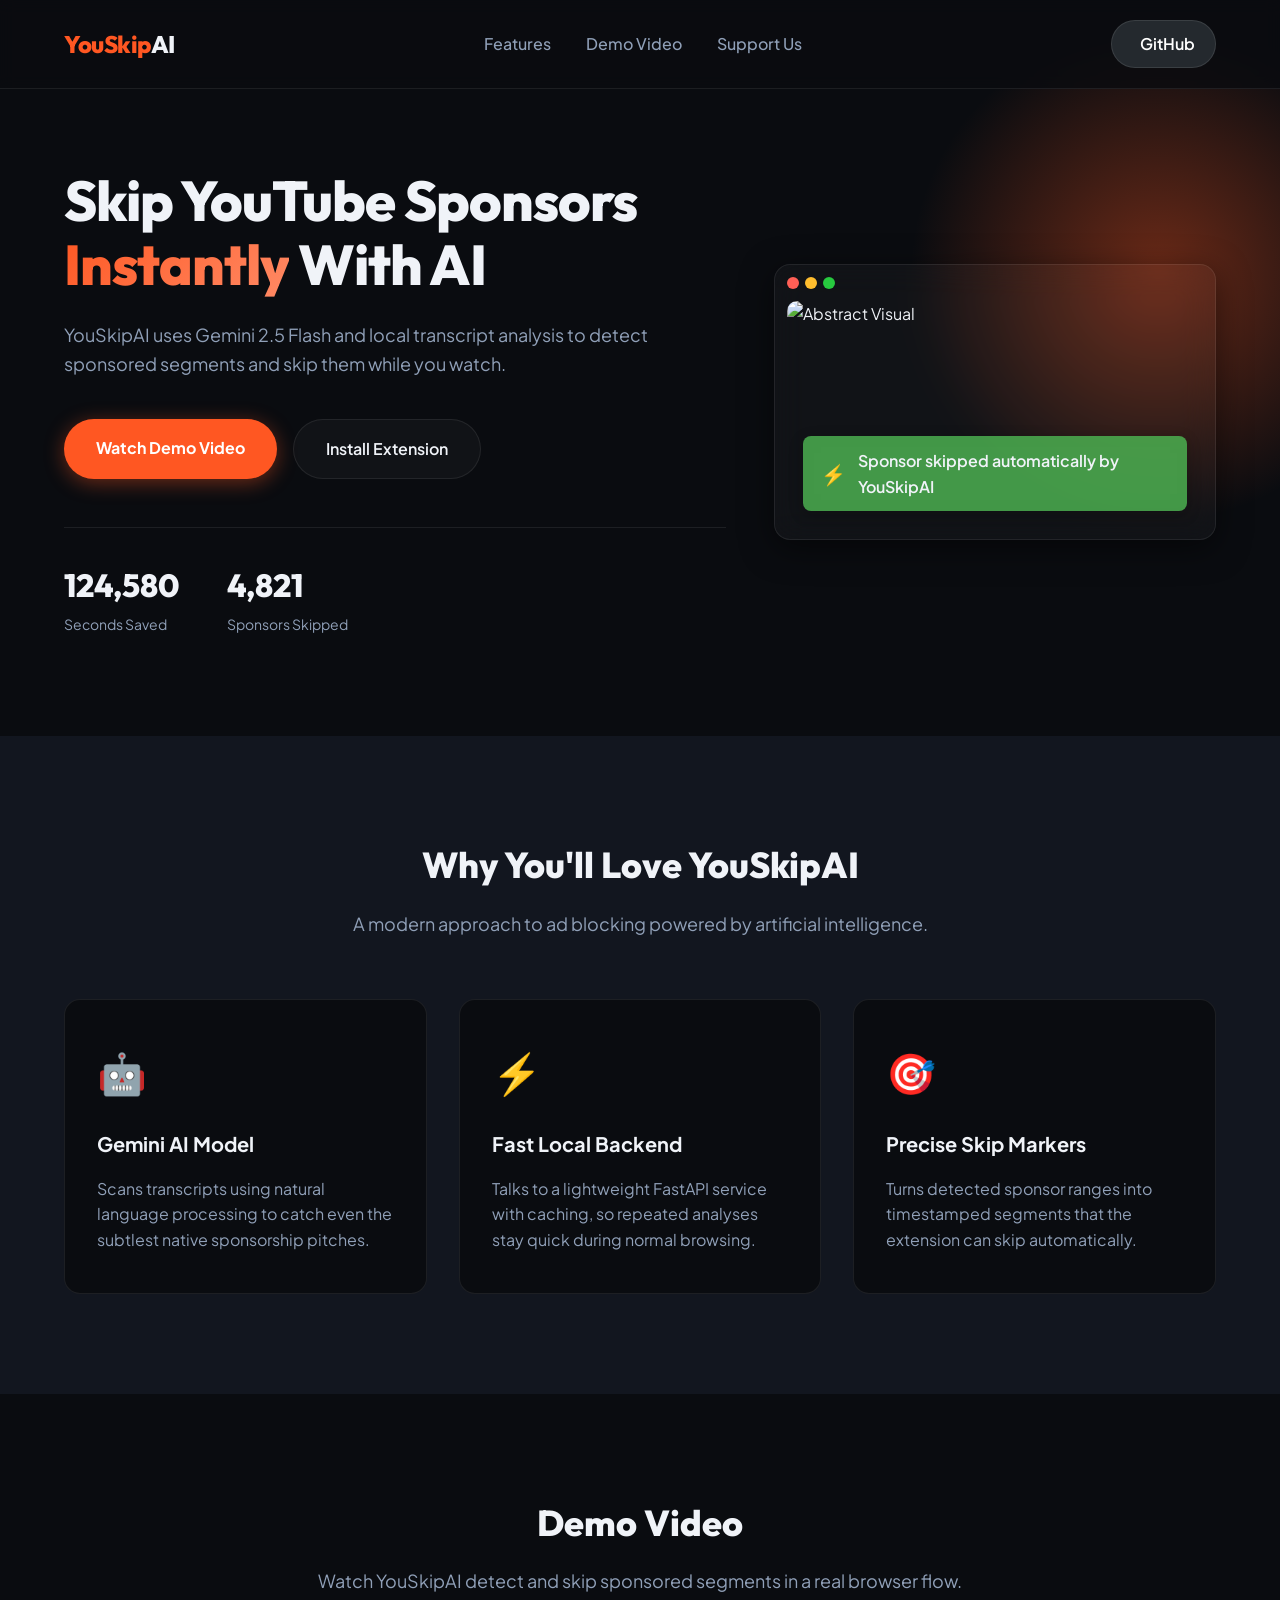
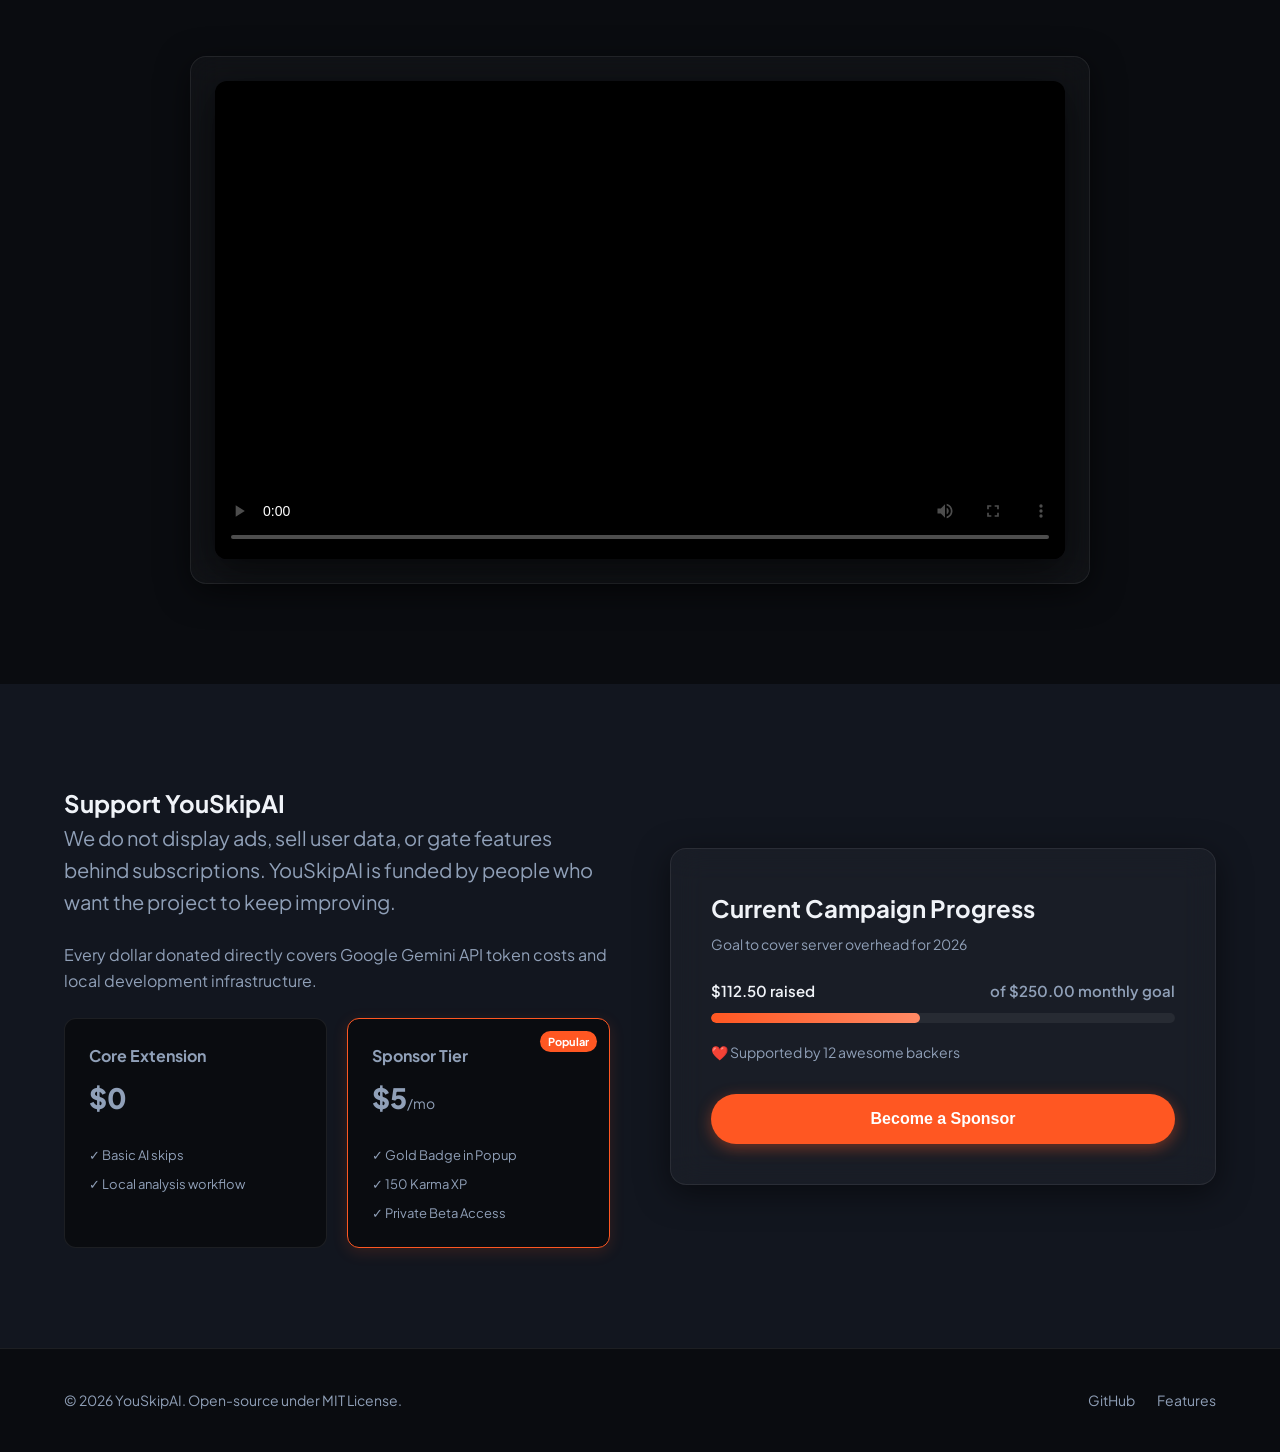
==== commit 54a490e9: "feat: enhance landing page layout, add demo video support and clean extension UI styling" ====
--- a/landing/index.html
+++ b/landing/index.html
@@ -3,11 +3,18 @@
 <head>
   <meta charset="UTF-8">
   <meta name="viewport" content="width=device-width, initial-scale=1.0">
-  <title>YouSkipAI — Open-Source AI-Powered Sponsor Blocker for YouTube</title>
+  <title>YouSkipAI — AI-Powered Sponsor Blocker for YouTube</title>
   <!-- Premium Fonts -->
   <link rel="preconnect" href="https://fonts.googleapis.com">
   <link rel="preconnect" href="https://fonts.gstatic.com" crossorigin>
-  <link href="https://fonts.googleapis.com/css2?family=Outfit:wght@400;600;800&family=Plus+Jakarta+Sans:wght@400;500;700&display=swap" rel="stylesheet">
+  <link
+    href="https://fonts.googleapis.com/css2?family=Outfit:wght@400;600;800&display=swap"
+    rel="stylesheet"
+  >
+  <link
+    href="https://fonts.googleapis.com/css2?family=Plus+Jakarta+Sans:wght@400;500;700&display=swap"
+    rel="stylesheet"
+  >
   <link rel="stylesheet" href="/landing/styles.css">
 </head>
 <body>
@@ -19,14 +26,34 @@
       </div>
       <nav class="nav-links">
         <a href="#features">Features</a>
-        <a href="#demo">Interactive Demo</a>
+        <a href="#demo">Demo Video</a>
         <a href="#donation">Support Us</a>
       </nav>
-      <a href="https://github.com/NassAbd/youskip-ai" target="_blank" rel="noopener" class="btn-github">
-        <svg class="github-icon" viewBox="0 0 24 24" width="20" height="20">
-          <path fill="currentColor" d="M12 .297c-6.63 0-12 5.373-12 12 0 5.303 3.438 9.8 8.205 11.385.6.113.82-.258.82-.577 0-.285-.01-1.04-.015-2.04-3.338.724-4.042-1.61-4.042-1.61C4.422 18.07 3.633 17.7 3.633 17.7c-1.087-.744.084-.729.084-.729 1.205.084 1.838 1.236 1.838 1.236 1.07 1.835 2.809 1.305 3.495.998.108-.776.417-1.305.76-1.605-2.665-.3-5.466-1.332-5.466-5.93 0-1.31.465-2.38 1.235-3.22-.135-.303-.54-1.523.105-3.176 0 0 1.005-.322 3.3 1.23.96-.267 1.98-.399 3-.405 1.02.006 2.04.138 3 .405 2.28-1.552 3.285-1.23 3.285-1.23.645 1.653.24 2.873.12 3.176.765.84 1.23 1.91 1.23 3.22 0 4.61-2.805 5.625-5.475 5.92.42.36.81 1.096.81 2.22 0 1.606-.015 2.896-.015 3.286 0 .315.21.69.825.57C20.565 22.092 24 17.592 24 12.297c0-6.627-5.373-12-12-12"/>
+      <a
+        href="https://github.com/NassAbd/youskip-ai"
+        target="_blank"
+        rel="noopener"
+        class="btn-github"
+      >
+        <svg class="icon-git" viewBox="0 0 24 24" aria-hidden="true">
+          <path
+            fill="currentColor"
+            d="M12 .297c-6.63 0-12 5.373-12 12 0 5.303 3.438 9.8 8.205
+            11.385.6.113.82-.258.82-.577 0-.285-.01-1.04-.015-2.04-3.338
+            .724-4.042-1.61-4.042-1.61C4.422 18.07 3.633 17.7 3.633
+            17.7c-1.087-.744.084-.729.084-.729 1.205.084 1.838 1.236
+            1.838 1.236 1.07 1.835 2.809 1.305 3.495.998.108-.776.417-
+            1.305.76-1.605-2.665-.3-5.466-1.332-5.466-5.93 0-1.31.465
+            -2.38 1.235-3.22-.135-.303-.54-1.523.105-3.176 0 0 1.005-
+            .322 3.3 1.23.96-.267 1.98-.399 3-.405 1.02.006 2.04.138 3
+            .405 2.28-1.552 3.285-1.23 3.285-1.23.645 1.653.24 2.873
+            .12 3.176.765.84 1.23 1.91 1.23 3.22 0 4.61-2.805 5.625-
+            5.475 5.92.42.36.81 1.096.81 2.22 0 1.606-.015 2.896-.015
+            3.286 0 .315.21.69.825.57C20.565 22.092 24 17.592 24 
+            12.297c0-6.627-5.373-12-12-12"
+          />
         </svg>
-        GitHub Extension
+        GitHub
       </a>
     </div>
   </header>
@@ -35,14 +62,20 @@
   <section class="hero">
     <div class="container hero-container">
       <div class="hero-content">
-        <div class="badge">✨ 100% Free & Open Source</div>
         <h1>Skip YouTube Sponsors <span class="text-gradient">Instantly</span> With AI</h1>
         <p class="hero-desc">
-          YouSkipAI uses state-of-the-art Gemini 2.5 Flash models combined with ultra-low latency Supabase PostgREST direct queries to skip sponsor segments in real-time.
+          YouSkipAI uses Gemini 2.5 Flash and local transcript analysis to detect sponsored
+          segments and skip them while you watch.
         </p>
         <div class="hero-actions">
-          <a href="#demo" class="btn-primary-hero">Try Interactive Demo</a>
-          <a href="https://github.com/NassAbd/youskip-ai" target="_blank" class="btn-secondary-hero">Install Extension</a>
+          <a href="#demo" class="btn-primary-hero">Watch Demo Video</a>
+          <a
+            href="https://github.com/NassAbd/youskip-ai"
+            target="_blank"
+            class="btn-secondary-hero"
+          >
+            Install Extension
+          </a>
         </div>
         <div class="hero-stats">
           <div class="hero-stat-item">
@@ -63,7 +96,11 @@
             <div class="dot green"></div>
           </div>
           <div class="visual-body">
-            <img src="https://images.unsplash.com/photo-1618005182384-a83a8bd57fbe?q=80&w=600&auto=format&fit=crop" alt="Abstract Visual" class="visual-img">
+            <img
+              src="https://images.unsplash.com/photo-1618005182384-a83a8bd57fbe?w=600"
+              alt="Abstract Visual"
+              class="visual-img"
+            >
             <div class="visual-overlay-banner">
               <span class="bolt-icon">⚡</span>
               <span>Sponsor skipped automatically by YouSkipAI</span>
@@ -85,82 +122,52 @@
         <div class="feature-card">
           <div class="feature-icon">🤖</div>
           <h3>Gemini AI Model</h3>
-          <p>Scans transcripts using natural language processing to catch even the subtlest native sponsorship pitches.</p>
+          <p>
+            Scans transcripts using natural language processing to catch even the subtlest
+            native sponsorship pitches.
+          </p>
         </div>
         <div class="feature-card">
           <div class="feature-icon">⚡</div>
-          <h3>Zero Latency Hit</h3>
-          <p>Connects directly to Supabase via PostgREST to fetch segment data in milliseconds without hitting our backend.</p>
+          <h3>Fast Local Backend</h3>
+          <p>
+            Talks to a lightweight FastAPI service with caching, so repeated analyses stay quick
+            during normal browsing.
+          </p>
         </div>
         <div class="feature-card">
-          <div class="feature-icon">👥</div>
-          <h3>Crowdsourced Verification</h3>
-          <p>Community reports are automatically validated and verified after reaching 2 upvotes.</p>
+          <div class="feature-icon">🎯</div>
+          <h3>Precise Skip Markers</h3>
+          <p>
+            Turns detected sponsor ranges into timestamped segments that the extension can skip
+            automatically.
+          </p>
         </div>
       </div>
     </div>
   </section>
 
-  <!-- Interactive Demo Section -->
+  <!-- Demo Video Section -->
   <section id="demo" class="demo-section">
     <div class="container">
       <div class="section-header">
-        <h2>Interactive Demo</h2>
-        <p>See the extension in action right here! Paste a YouTube URL or click to simulate.</p>
+        <h2>Demo Video</h2>
+        <p>Watch YouSkipAI detect and skip sponsored segments in a real browser flow.</p>
       </div>
 
       <div class="demo-wrapper glass-card">
-        <div class="demo-controls">
-          <input type="text" id="demo-url" value="https://www.youtube.com/watch?v=dQw4w9WgXcQ" placeholder="Enter YouTube URL...">
-          <button id="btn-simulate" class="btn-simulate-action">Run Simulation</button>
-        </div>
-
-        <div class="mock-player" id="mock-player">
-          <div class="player-aspect-ratio">
-            <!-- Simulated YouTube Video Screen -->
-            <div class="player-screen">
-              <div class="screen-content" id="screen-content">
-                <div class="play-overlay" id="play-overlay">
-                  <span class="play-btn-triangle">▶</span>
-                </div>
-                <div class="video-context" id="video-context">
-                  <h3 id="video-subtitle">Cooking the perfect carbonara pasta...</h3>
-                  <p id="video-desc">First, we boil the water and prepare the eggs...</p>
-                </div>
-                <div class="demo-skip-notification" id="demo-notification">
-                  ⚡ Sponsor skipped by YouSkipAI
-                </div>
-              </div>
-            </div>
-          </div>
-
-          <!-- Timeline Controls -->
-          <div class="player-timeline-container">
-            <div class="player-time-tooltip" id="time-tooltip">00:10</div>
-            <div class="player-timeline" id="player-timeline">
-              <div class="timeline-sponsor-marker" style="left: 20%; width: 25%;"></div>
-              <div class="timeline-playhead" id="timeline-playhead" style="left: 0%;"></div>
-            </div>
-          </div>
-
-          <!-- Video Controls Panel -->
-          <div class="player-controls">
-            <button id="btn-play-pause" class="ctrl-btn">▶</button>
-            <div class="time-display">
-              <span id="current-time-lbl">0:00</span> / <span id="duration-lbl">3:00</span>
-            </div>
-            <span class="segment-legend"><span class="legend-dot"></span> Sponsor Segment</span>
-          </div>
-        </div>
-        
-        <div class="demo-terminal" id="demo-terminal">
-          <div class="terminal-header">
-            <span>YouSkipAI Analysis Log</span>
-          </div>
-          <div class="terminal-body" id="terminal-body">
-            <div class="log-line text-muted">Ready to simulate. Click "Run Simulation" above.</div>
-          </div>
-        </div>
+        <video
+          class="demo-video"
+          controls
+          playsinline
+          preload="metadata"
+          poster="https://images.unsplash.com/photo-1618005182384-a83a8bd57fbe?w=1200"
+        >
+          <source
+            src="https://github.com/user-attachments/assets/1e9cac4c-b25a-4aee-91cd-f871a62388c4"
+            type="video/mp4"
+          >
+        </video>
       </div>
     </div>
   </section>
@@ -169,20 +176,22 @@
   <section id="donation" class="donation-main">
     <div class="container donation-container">
       <div class="donation-details">
-        <h2>Support Open-Source Software</h2>
+        <h2>Support YouSkipAI</h2>
         <p class="donation-lead">
-          We do not display ads, sell user data, or gate features behind subscriptions. YouSkipAI is 100% community-funded.
+          We do not display ads, sell user data, or gate features behind subscriptions.
+          YouSkipAI is funded by people who want the project to keep improving.
         </p>
         <p>
-          Every dollar donated directly covers Google Gemini API token costs and Supabase hosting.
+          Every dollar donated directly covers Google Gemini API token costs and local
+          development infrastructure.
         </p>
         <div class="donation-tiers">
           <div class="tier-card">
-            <h4>Free Tier</h4>
+            <h4>Core Extension</h4>
             <p class="tier-price">$0</p>
             <ul>
               <li>✓ Basic AI skips</li>
-              <li>✓ Community database</li>
+              <li>✓ Local analysis workflow</li>
             </ul>
           </div>
           <div class="tier-card active">
@@ -234,7 +243,10 @@
         <button id="modal-close" class="modal-close-btn">&times;</button>
       </div>
       <div class="modal-body">
-        <p class="modal-intro">Choose an amount to donate. Your payment will be processed securely using Mollie's localized checkout platform.</p>
+        <p class="modal-intro">
+          Choose an amount to donate. Your payment will be processed securely using Mollie's
+          localized checkout platform.
+        </p>
         
         <div class="donation-presets">
           <button class="preset-btn" data-amount="2.00">☕ €2.00</button>
@@ -310,7 +322,9 @@
         </div>
 
         <div class="mollie-actions">
-          <button id="btn-mollie-simulate-pay" class="mollie-btn-pay">Authorize & Simulate Success</button>
+          <button id="btn-mollie-simulate-pay" class="mollie-btn-pay">
+            Authorize & Simulate Success
+          </button>
           <button id="btn-mollie-cancel" class="mollie-btn-cancel">Cancel Payment</button>
         </div>
       </div>
--- a/landing/styles.css
+++ b/landing/styles.css
@@ -22,7 +22,13 @@
 }
 
 body {
-  font-family: 'Plus Jakarta Sans', -apple-system, BlinkMacSystemFont, "Segoe UI", Roboto, sans-serif;
+  font-family:
+    'Plus Jakarta Sans',
+    -apple-system,
+    BlinkMacSystemFont,
+    "Segoe UI",
+    Roboto,
+    sans-serif;
   background-color: var(--bg-primary);
   color: var(--text-primary);
   line-height: 1.6;
@@ -338,7 +344,7 @@
   color: var(--text-secondary);
 }
 
-/* Interactive Demo */
+/* Demo Video */
 .demo-section {
   padding: 100px 0;
 }
@@ -347,6 +353,16 @@
   padding: 24px;
   max-width: 900px;
   margin: 0 auto;
+}
+
+.demo-video {
+  display: block;
+  width: 100%;
+  aspect-ratio: 16 / 9;
+  border-radius: 12px;
+  background: #000;
+  object-fit: cover;
+  box-shadow: 0 12px 40px rgba(0,0,0,0.6);
 }
 
 .demo-controls {
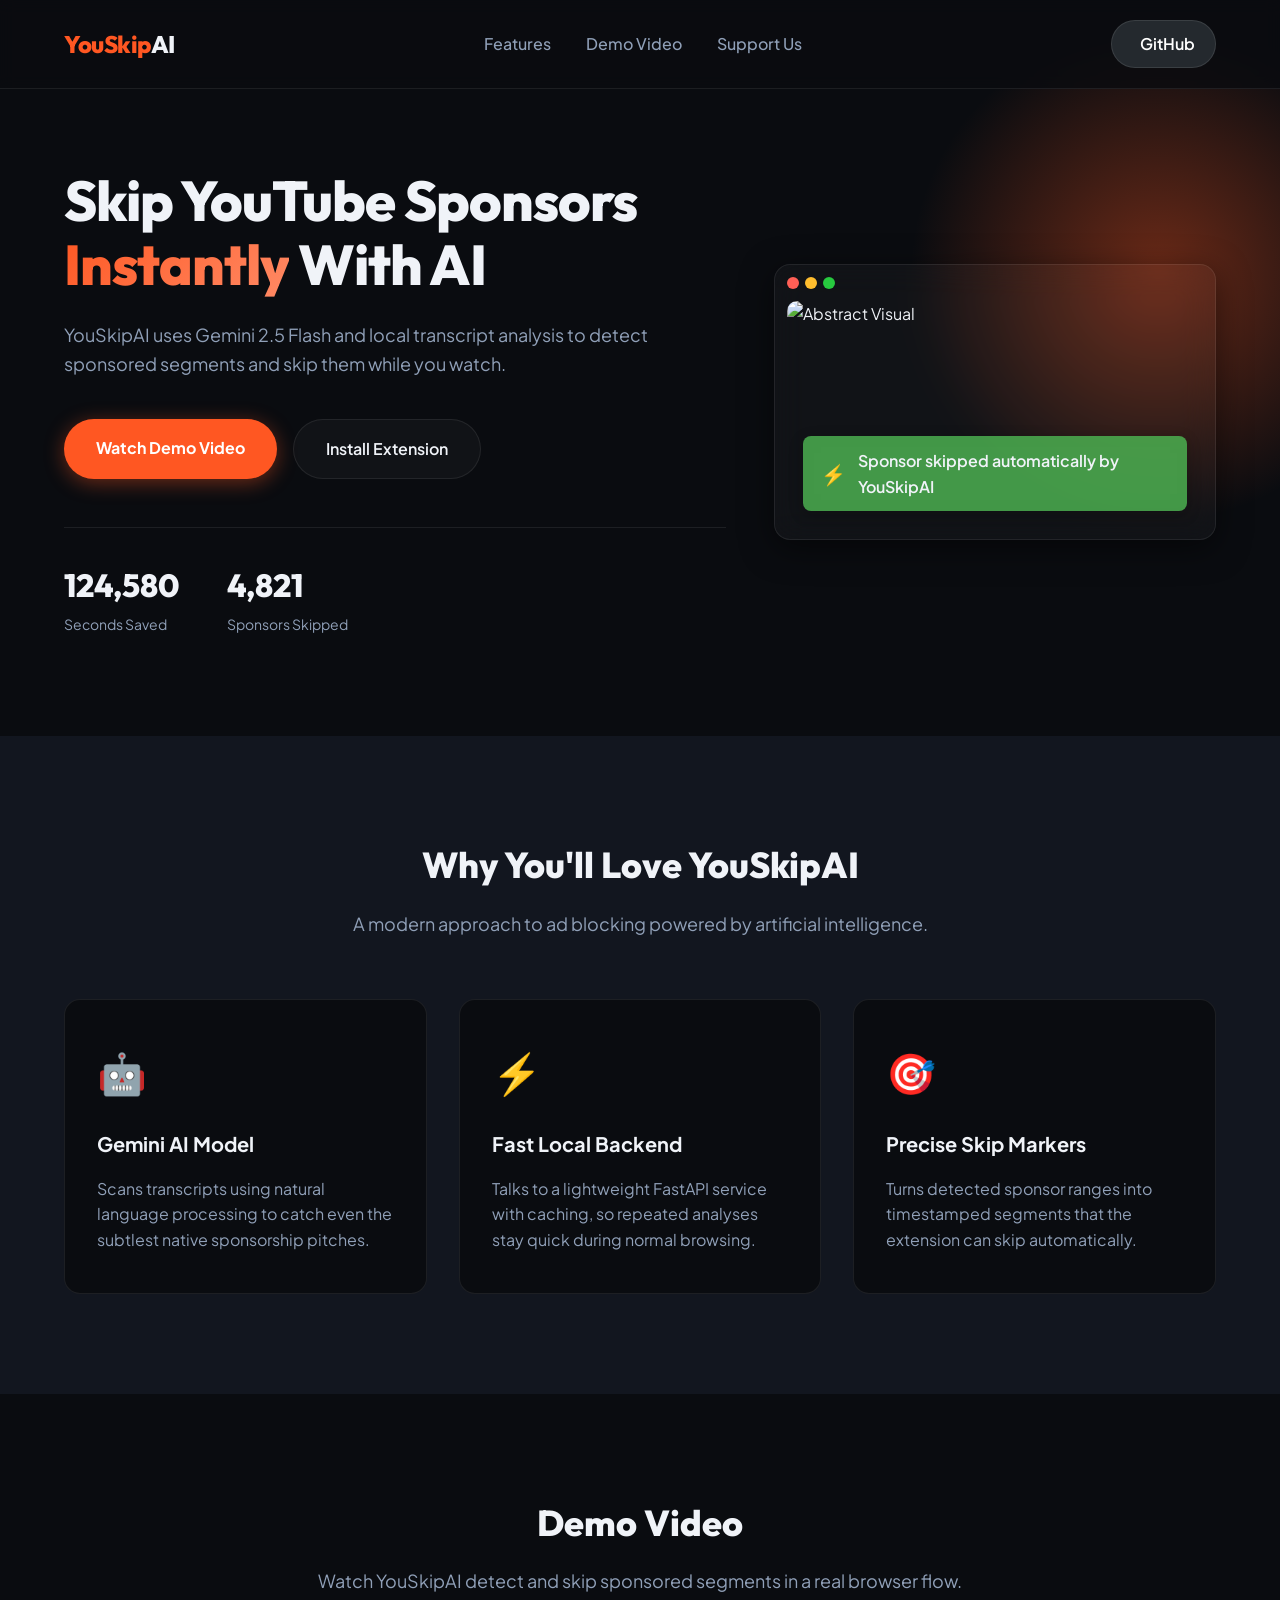
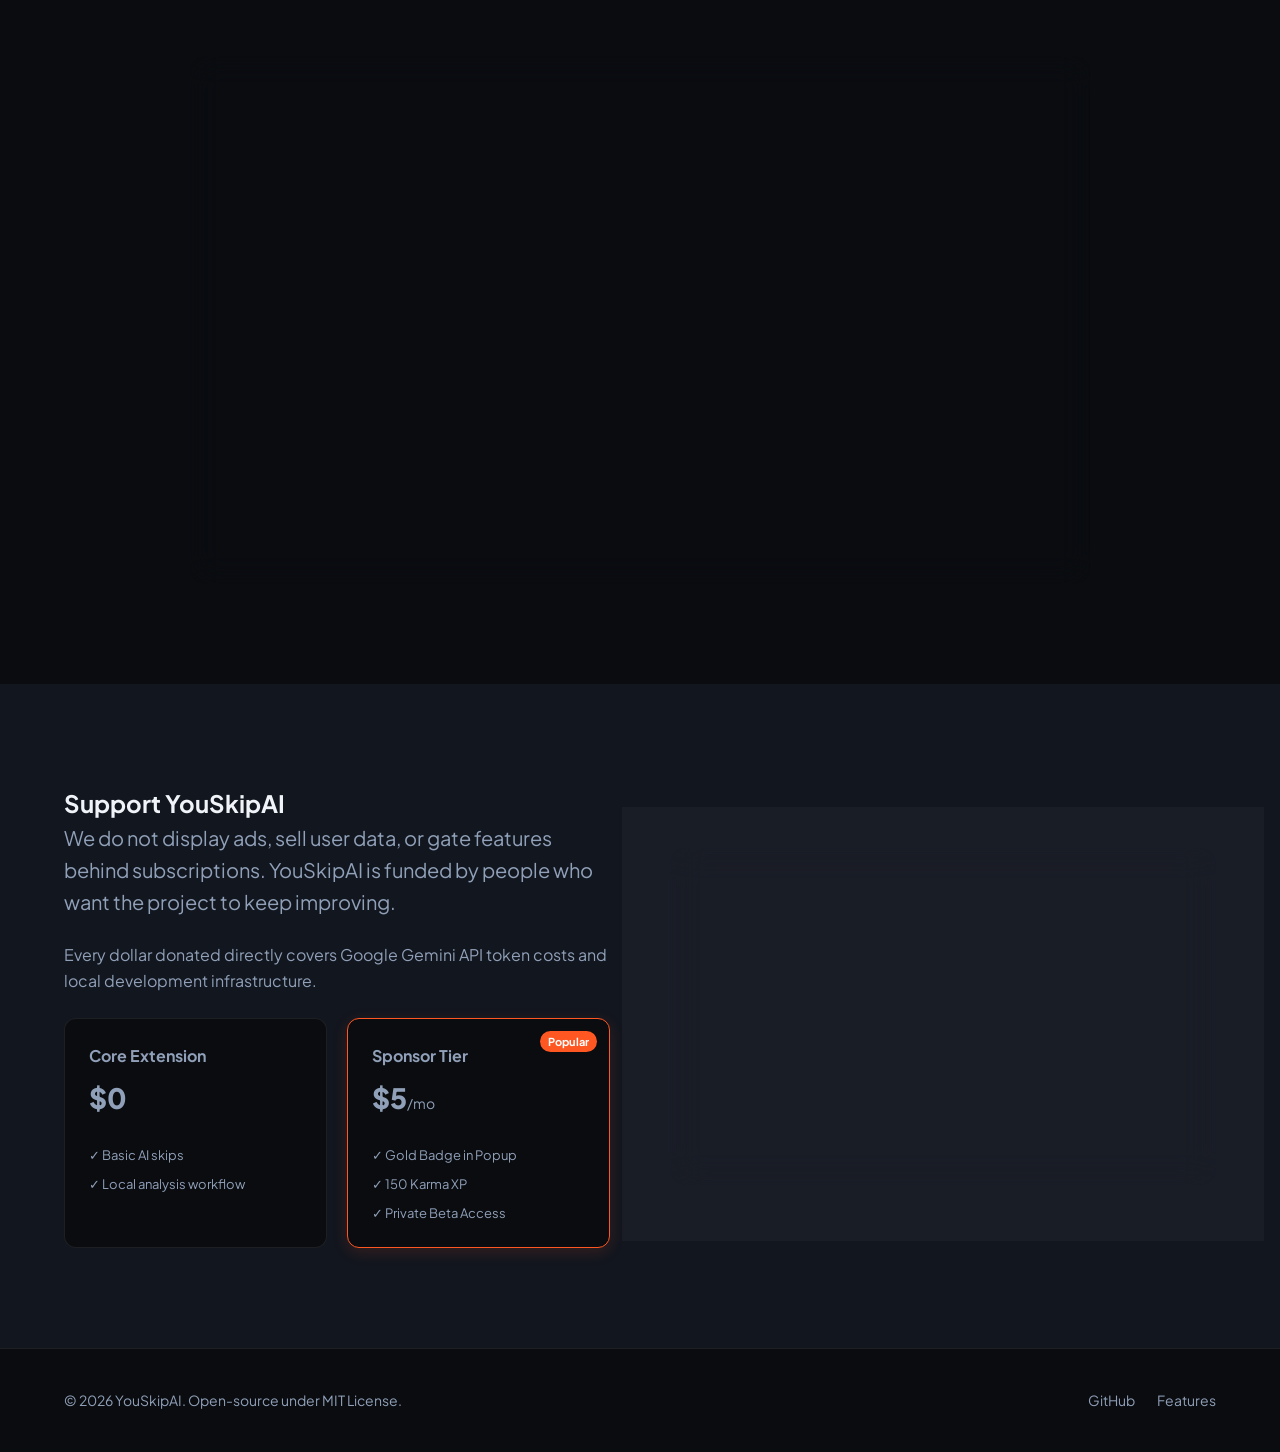
==== commit eb7bd2b6: "feat: add local demo video file and update landing page source URL" ====
--- a/landing/index.html
+++ b/landing/index.html
@@ -163,10 +163,7 @@
           preload="metadata"
           poster="https://images.unsplash.com/photo-1618005182384-a83a8bd57fbe?w=1200"
         >
-          <source
-            src="https://github.com/user-attachments/assets/1e9cac4c-b25a-4aee-91cd-f871a62388c4"
-            type="video/mp4"
-          >
+          <source src="/landing/demo.mp4" type="video/mp4">
         </video>
       </div>
     </div>
@@ -263,9 +260,19 @@
         </div>
 
         <button id="btn-mollie-checkout" class="btn-checkout-action">
-          <span class="mollie-icon">🏴</span> Pay with Mollie
+          <span class="mollie-icon">🏴</span>
+          <span class="checkout-label">Pay with Mollie</span>
         </button>
       </div>
+    </div>
+  </div>
+
+  <!-- Redirect Loading Overlay -->
+  <div id="checkout-loading-overlay" class="checkout-loading-overlay hidden">
+    <div class="checkout-loading-card glass-card">
+      <div class="checkout-spinner" aria-hidden="true"></div>
+      <h3>Preparing Mollie checkout</h3>
+      <p>Creating a secure payment session...</p>
     </div>
   </div>
 
--- a/landing/styles.css
+++ b/landing/styles.css
@@ -745,6 +745,11 @@
   color: var(--text-primary);
 }
 
+.raised.value-updated,
+.donors-count.value-updated {
+  animation: valuePulse 0.9s ease;
+}
+
 .target {
   color: var(--text-secondary);
 }
@@ -762,6 +767,10 @@
   background: linear-gradient(90deg, #ff5722, #ff8a65);
   border-radius: 5px;
   transition: width 0.5s ease-out;
+}
+
+.main-progress-fill.value-updated {
+  animation: progressGlow 1s ease;
 }
 
 .donors-list {
@@ -986,8 +995,94 @@
   transform: translateY(-1px);
 }
 
+.btn-checkout-action.is-loading,
+.btn-checkout-action:disabled {
+  cursor: wait;
+  opacity: 0.82;
+  transform: none;
+}
+
 .mollie-icon {
   font-size: 20px;
+}
+
+.checkout-loading-overlay {
+  position: fixed;
+  inset: 0;
+  z-index: 260;
+  display: flex;
+  align-items: center;
+  justify-content: center;
+  background: rgba(4, 5, 8, 0.86);
+  backdrop-filter: blur(10px);
+  opacity: 1;
+  transition: opacity 0.2s ease;
+}
+
+.checkout-loading-overlay.hidden {
+  opacity: 0;
+  pointer-events: none;
+}
+
+.checkout-loading-card {
+  width: min(360px, calc(100vw - 40px));
+  padding: 32px;
+  text-align: center;
+}
+
+.checkout-spinner {
+  width: 46px;
+  height: 46px;
+  margin: 0 auto 18px;
+  border: 3px solid rgba(255, 255, 255, 0.14);
+  border-top-color: var(--accent);
+  border-radius: 50%;
+  box-shadow: 0 0 18px var(--accent-glow);
+  animation: checkoutSpin 0.85s linear infinite;
+}
+
+.checkout-loading-card h3 {
+  font-size: 22px;
+  font-weight: 800;
+  margin-bottom: 8px;
+}
+
+.checkout-loading-card p {
+  color: var(--text-secondary);
+  font-size: 14px;
+}
+
+@keyframes checkoutSpin {
+  to {
+    transform: rotate(360deg);
+  }
+}
+
+@keyframes valuePulse {
+  0% {
+    color: var(--text-primary);
+    text-shadow: none;
+  }
+
+  35% {
+    color: var(--accent);
+    text-shadow: 0 0 18px var(--accent-glow);
+  }
+
+  100% {
+    color: inherit;
+    text-shadow: none;
+  }
+}
+
+@keyframes progressGlow {
+  0%, 100% {
+    box-shadow: none;
+  }
+
+  45% {
+    box-shadow: 0 0 18px var(--accent-glow);
+  }
 }
 
 /* Mollie Checkout Sandbox Overlay */
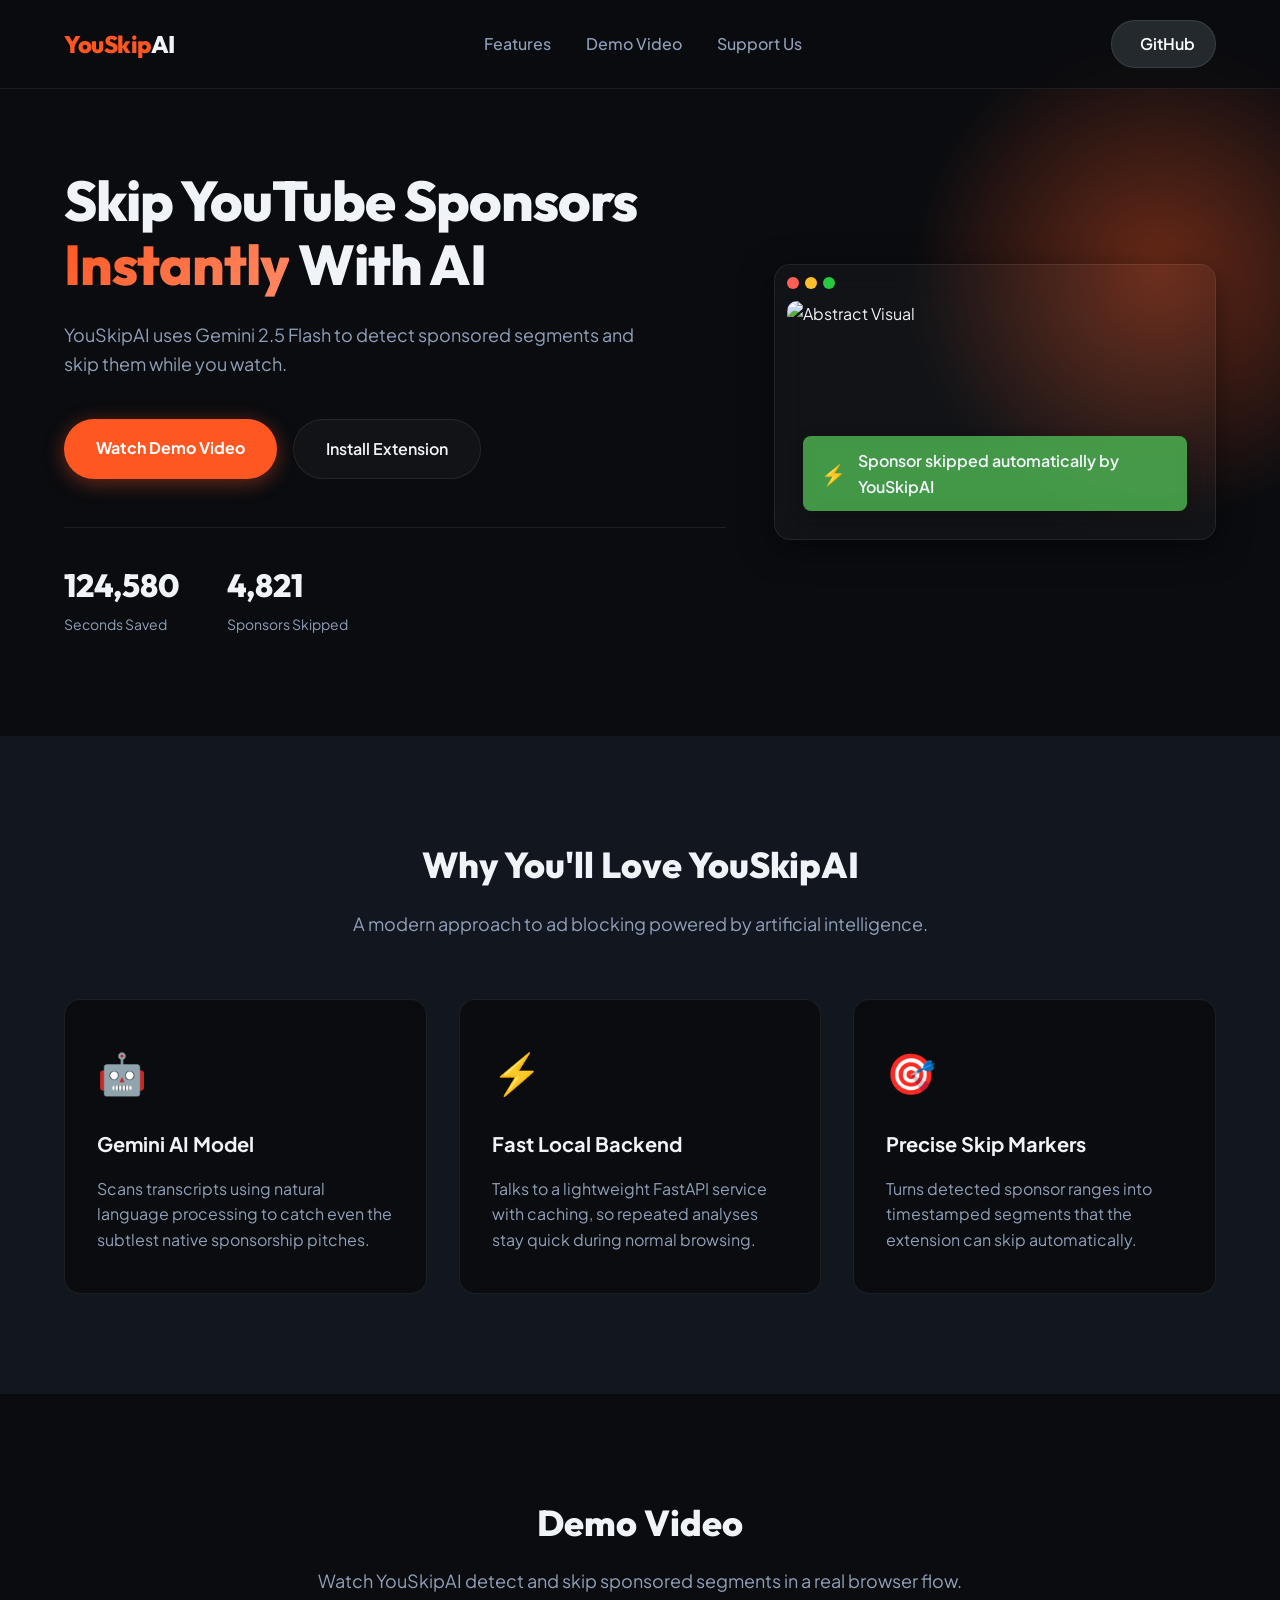
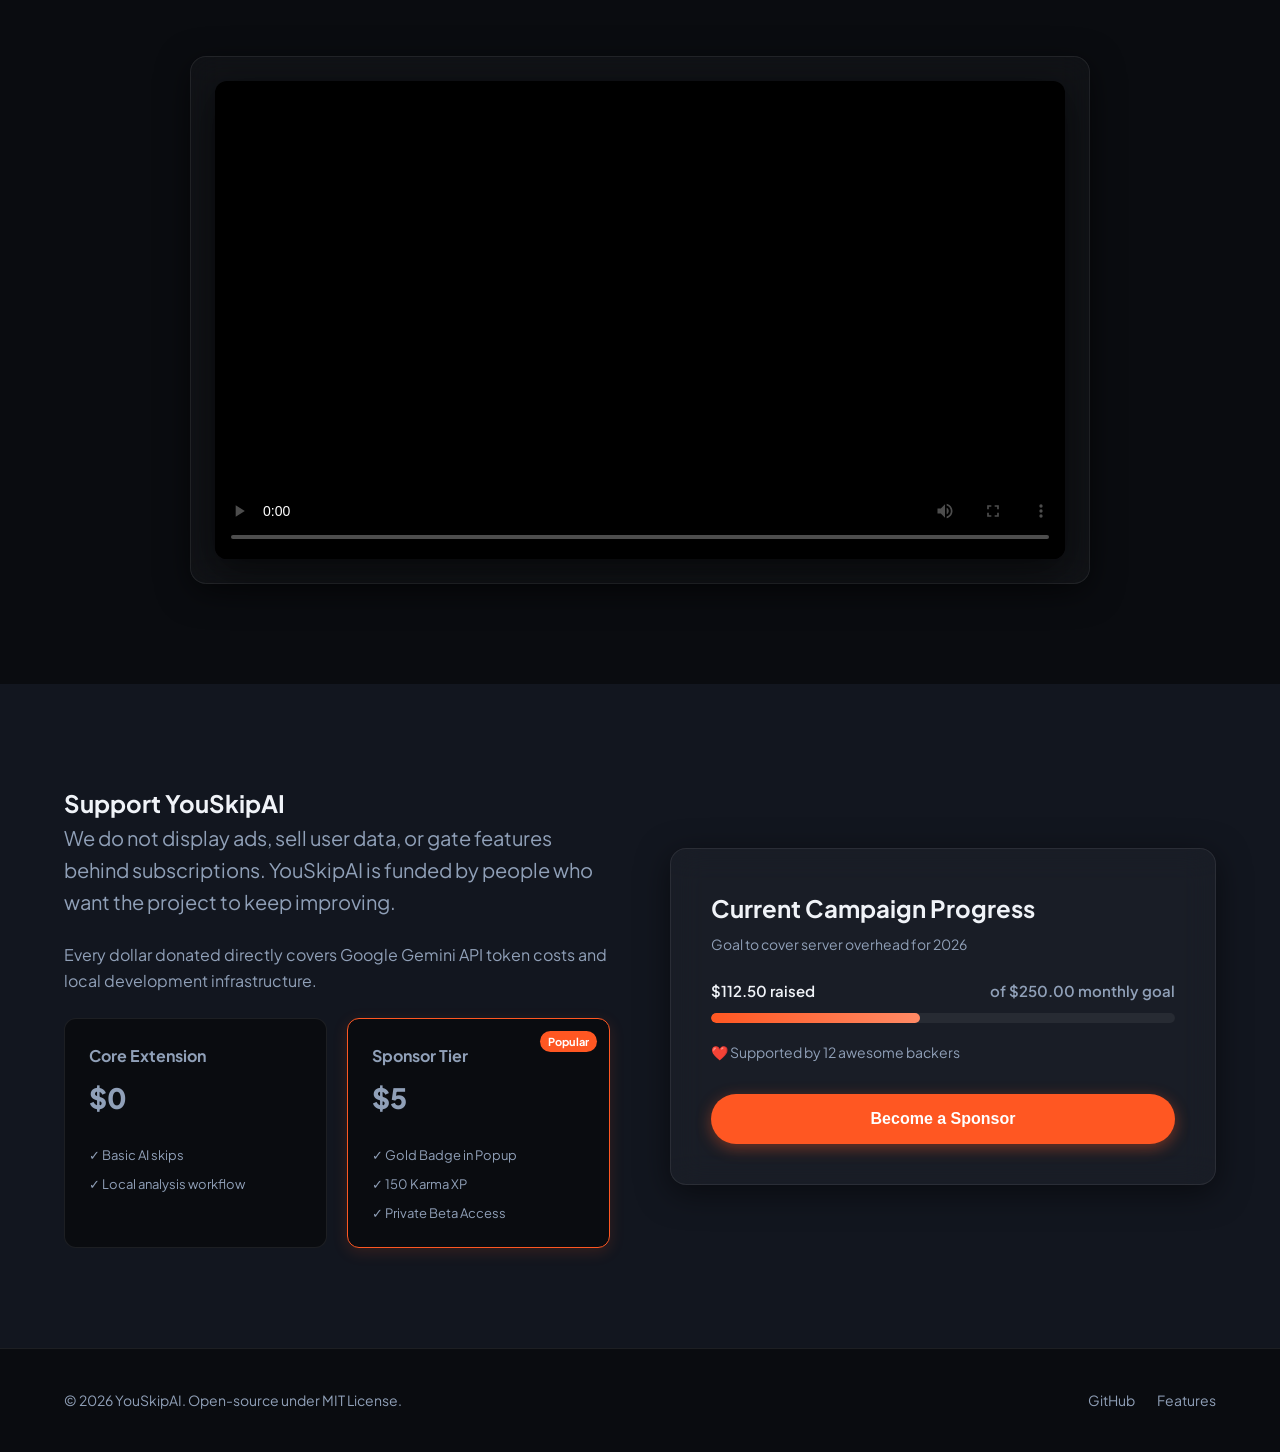
==== commit 00669f77: "feat: adjust demo video source link and clean description texts" ====
--- a/landing/index.html
+++ b/landing/index.html
@@ -64,7 +64,7 @@
       <div class="hero-content">
         <h1>Skip YouTube Sponsors <span class="text-gradient">Instantly</span> With AI</h1>
         <p class="hero-desc">
-          YouSkipAI uses Gemini 2.5 Flash and local transcript analysis to detect sponsored
+          YouSkipAI uses Gemini 2.5 Flash to detect sponsored
           segments and skip them while you watch.
         </p>
         <div class="hero-actions">
@@ -194,7 +194,7 @@
           <div class="tier-card active">
             <div class="tier-badge">Popular</div>
             <h4>Sponsor Tier</h4>
-            <p class="tier-price">$5<span class="period">/mo</span></p>
+            <p class="tier-price">$5</p>
             <ul>
               <li>✓ Gold Badge in Popup</li>
               <li>✓ 150 Karma XP</li>
